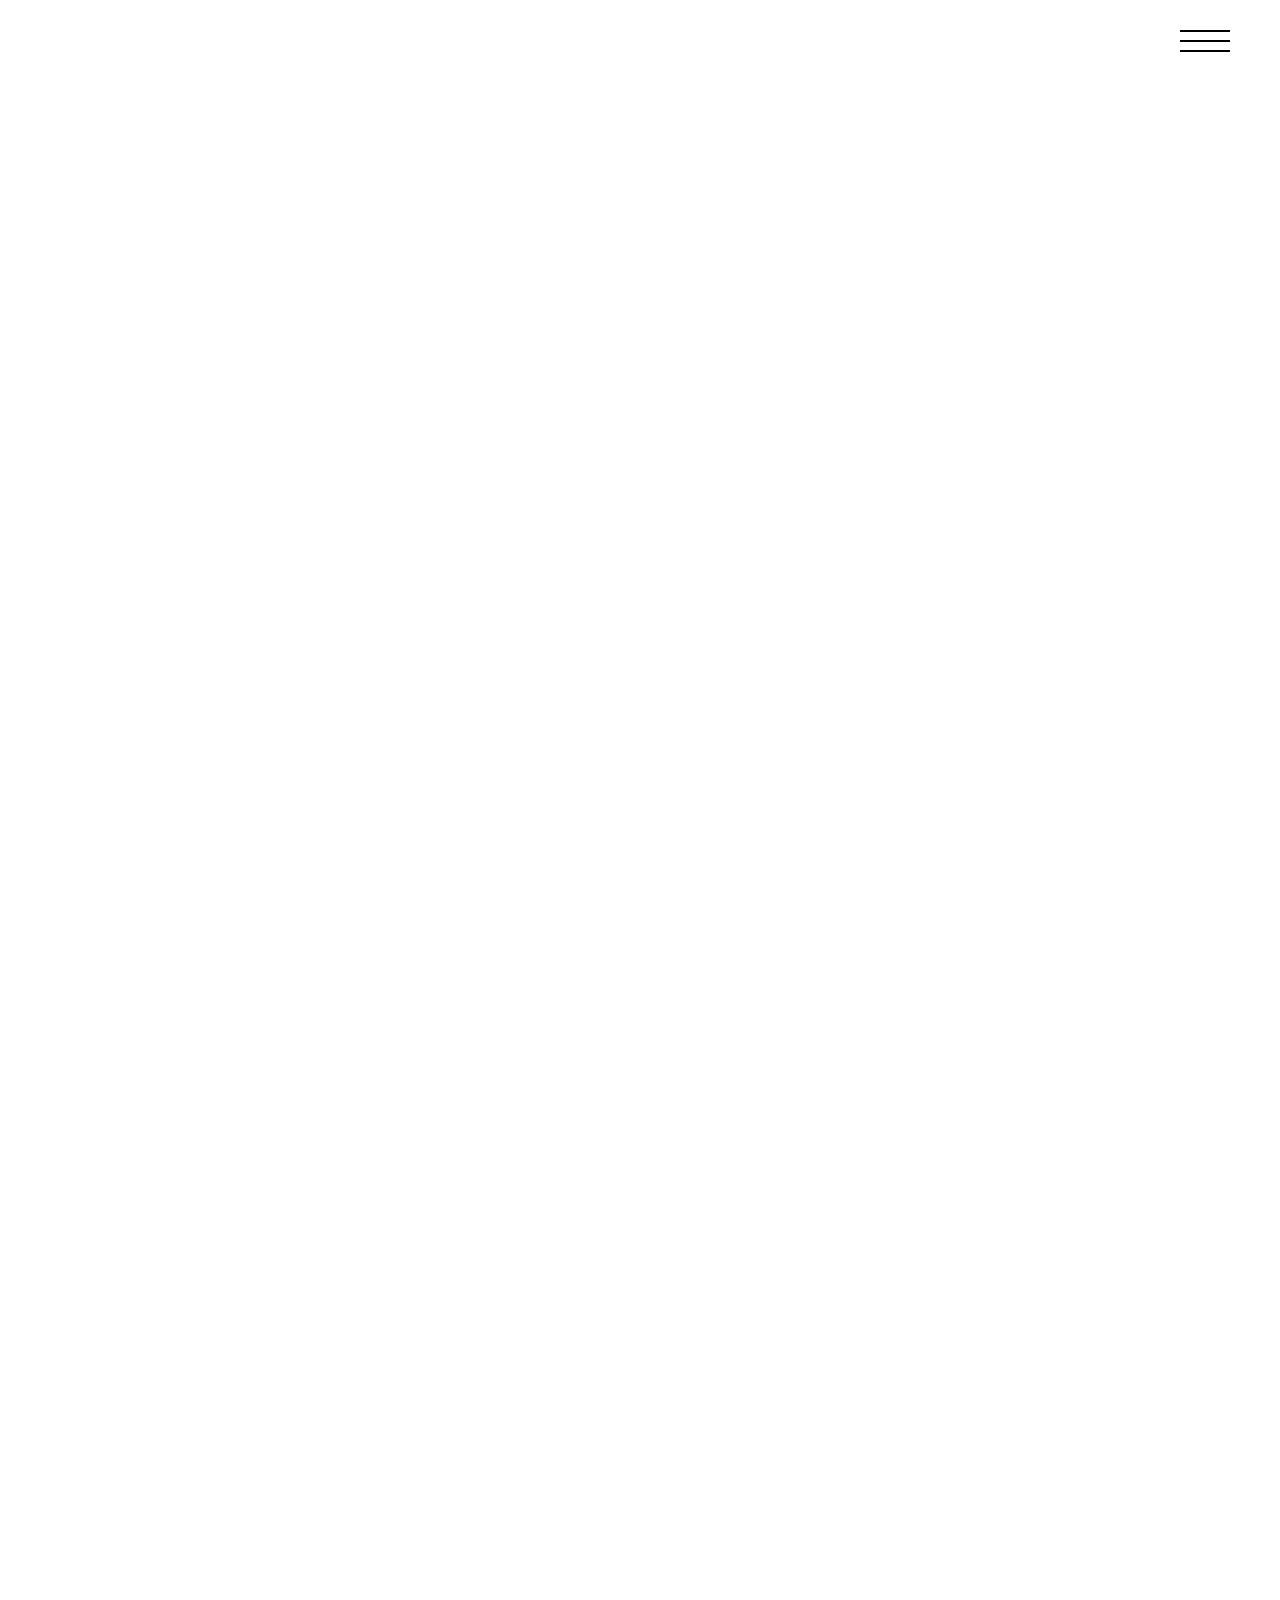
==== index.html @ 104fde53 "Initial commit" ====
<!DOCTYPE html>
<html lang="en">
<head>
    <meta charset="UTF-8">
    <meta name="viewport" content="width=device-width, initial-scale=1.0">
    <title>Document</title>
    <link rel="stylesheet" href="./assets/css/style.css">
    <link rel="stylesheet" href="./assets/css/reset.css">
    <link href="https://use.fontawesome.com/releases/v5.6.1/css/all.css" rel="stylesheet">
    <link rel="stylesheet" href="./assets/js/main.js">
</head>
<body>
    <header class="header">
        <div class="header__container">
            <h1 class="header__logo"><a href="/"></a></h1>
            <button type="button" class="hamburger">
                <span></span>
            </button>
            <nav class="nav">
                <ul class="nav__list">
                    <li class="nav__item"><a href="/">もくじ</a></li>
                    <li class="nav__item"><a href="#">ごあいさつ</a></li>
                    <li class="nav__item"><a href="#">人気な本</a></li>
                    <li class="nav__item"><a href="#">私の日記</a></li>
                    <li class="nav__item"><a href="#">みんなの感想</a></li>
                </ul>
            </nav>
        </div>
        <script src="./assets/js/main.js"></script>
    </header>
   
    <section id="section1">
        <div class="main-video"><video src="./assets/img/sky_video_black.mp4" loop autoplay muted></video></div>
        <div class="content">
            <p>あなたの能力は、今日のあなたの行動によって、開花されるのを待っています</p>
        </div>
    </section>

    <section id="section2">
      <div class="content-weapper">
        <p class="section2__text">
            私は高校3年生の最後の生物の授業で、教師に喜多川泰さんの『手紙屋』を紹介されました。当時の私は、夢もなく、人生に行き詰まったような気持ちで毎日を過ごしていました。その本に興味はなかったものの、タイトルだけはメモしていました。
            <br><br>
            大学生になっても夢を見つけられず、淡々とした日々を送っていたある日、本屋で偶然『手紙屋』を見つけました。思い出したように手に取り、読んでみると、そこには「人生をどう生きるか」についての大切なメッセージが詰まっていました。その本をきっかけに、私は喜多川泰さんの作品を読むようになり、さらに多くの本に触れるようになりました。
            <br><br>
            このWebサイトを作ろうと思ったのは、私と同じように夢や目標を見つけられず悩んでいる人に、喜多川泰さんの本を届けたいと思ったからです。彼の本には、前向きに生きるヒントがたくさん詰まっています。少しでも多くの人にその魅力を知ってもらいたいと思い、このサイトを立ち上げました。
         </p>  
        <img src="./assets/img/tegamiya_book.jpg" alt="手紙屋の本">
             
        </div>
    </section>

    <section id="section3">
        <div class="author-image">
            <img src="./assets/img/kitagawayasushi_photo.webp" alt="喜多川泰の写真">
        </div>
        <div class="author-info"></div>
         <ul>
             <li>名前: 喜多川泰</li>
             <li>生年月日: 1970年5月10日</li>
             <li>代表作:「手紙屋～僕の就職活動を変えた十通の手紙～」</li>
             <li>作風:</li>
               <p>喜多川泰の作風は、人生の気づきや成長を促すストーリーが特徴的である。読みやすい文体で、「成功」「夢」「人生」などの普遍的なテーマを扱い、主人公の出会いや経験を通じて読者に新たな視点を与える。物語は映画のように展開し、自己啓発的な学びを得られる点が魅力的。</p>
             <li>読者層:</li>
                <p>
                    喜多川泰の読者層は、自己成長や人生観に関心のある若者や社会人が中心です。 特に、高校生や大学生など、将来の進路や生き方に悩む人々にとって、彼の作品は新たな視点や気づきを与えてくれます。 また、20代〜30代の社会人にも人気があり、仕事や人生の方向性を模索する中で、物語を通じた学びや勇気を得られる点が魅力とされている。さらに、自己啓発に興味のある読者にも支持されており、「手紙屋」や「君と会えたから…」などの作品は、就職活動や人生の選択に迷う人々に特に共感を呼んでいます。
                </p>
         </ul>
        </div>
    </section>


    <section id="section4">
        <h2 class="section-title">The Best Book</h2>
        <div class="slider-wrapper1">
           <button class="slider-btn prev-btn">←</button>
           <div class="slider-container1">
                <div class="slider">
                       <div class="slide"><img src="./assets/img/sart line.jpg" alt="スタートライン"></div>
                       <div class="slide"><img src="./assets/img/tegamiya_jyukenn.jpg" alt="手紙屋受験"></div>
                       <div class="slide"><img src="./assets/img/life_traver.jpg" alt="ライフトラベラー"></div>
                       <div class="slide"><img src="./assets/img/kimitoaetakara.jpg" alt="君がきたから"></div>
                       <div class="slide"><img src="./assets/img/unnten_sya.jpg" alt="運転者"></div>
                       <div class="slide"><img src="./assets/img/kimitoaetakara.jpg" alt="君と会えたから"></div>
                       <div class="slide"><img src="./assets/img/tegamiya_book.jpg" alt="手紙屋 就活"></div>
                       <div class="slide"><img src="./assets/img/kenjyanosyo.jpg" alt="賢者の書"></div>
                       <div class="slide"><img src="./assets/img/jyoukyou_story.jpg" alt="上京物語"></div>
                       <div class="slide"><img src="./assets/img/time_capuseru.jpg" alt="タイムカプセル"></div>
                </div>
           </div>
           <button class="slider-btn next-btn">→</button>
        </div>
        
    </section>


  <section id="section5">
        <h2 class="slider-title">diary</h2>
        <div class="slider-wrapper2"></div>
        <div class="slider-container2">
            <div class="slider-diary">
                <div class="slide2"><a href="diary1.html"><img src="./assets/img/hana_photo.jpeg" alt="日記1"><p class="slide-text">日記1: 本との出会い</p></a></div>
                <div class="slide2"><a href="diary2.html"><img src="./assets/img/shadow_photo.jpg" alt="日記2"><p class="slide-text">日記2: 読書の変化</p></a></div>
                <div class="slide2"><a href="diary3.html"><img src="./assets/img/2022-11-16_18-47-37_610.jpeg" alt="日記3"><p class="slide-text">日記3: 心に残る言葉</p></a></div>
                <div class="slide2"><a href="diary4.html"><img src="./assets/img/2022-10-08_11-51-46_950 (2022-10-14T16_41_07.632).jpeg" alt="日記4"><p class="slide-text">日記4: 価値観の変化</p></a></div>
                <div class="slide2"><a href="diary5.html"><img src="https://placehold.jp/300x200.png" alt="日記5"><p class="slide-text">日記5: 素晴らしい日々</p></a></div>
                <div class="slide2"><a href="diary6.html"><img src="https://placehold.jp/300x200.png" alt="日記6"><p class="slide-text">日記6: 大切なこと</p></a></div>
                <div class="slide2"><a href="diary7.html"><img src="https://placehold.jp/300x200.png" alt="日記7"><p class="slide-text">日記7:</p></a></div>
                <div class="slide2"><a href="diary8.html"><img src="https://placehold.jp/300x200.png" alt="日記8"><p class="slide-text">日記8:</p></a></div>
                <div class="slide2"><a href="diary9.html"><img src="https://placehold.jp/300x200.png" alt="日記9"><p class="slide-text">日記9:</p></a></div>
                <div class="slide2"><a href="diary10.html"><img src="https://placehold.jp/300x200.png" alt="日記10"><p class="slide-text">日記10:</p></a></div>
                 <!-- 2回目 -->
                <div class="slide2"><a href="diary1.html"><img src="./assets/img/hana_photo.jpeg" alt="日記1"><p class="slide-text">日記1: 本との出会い</p></a></div>
                <div class="slide2"><a href="diary2.html"><img src="./assets/img/shadow_photo.jpg" alt="日記2"><p class="slide-text">日記2: 読書の変化</p></a></div>
                <div class="slide2"><a href="diary3.html"><img src="./assets/img/2022-11-16_18-47-37_610.jpeg" alt="日記3"><p class="slide-text">日記3: 心に残る言葉</p></a></div>
                <div class="slide2"><a href="diary4.html"><img src="./assets/img/2022-10-08_11-51-46_950 (2022-10-14T16_41_07.632).jpeg" alt="日記4"><p class="slide-text">日記4: 価値観の変化</p></a></div>
                <div class="slide2"><a href="diary5.html"><img src="https://placehold.jp/300x200.png" alt="日記5"><p class="slide-text">日記5: 素晴らしい日々</p></a></div>
                <div class="slide2"><a href="diary6.html"><img src="https://placehold.jp/300x200.png" alt="日記6"><p class="slide-text">日記6: 大切なこと</p></a></div>
                <div class="slide2"><a href="diary7.html"><img src="https://placehold.jp/300x200.png" alt="日記7"><p class="slide-text">日記7:</p></a></div>
                <div class="slide2"><a href="diary8.html"><img src="https://placehold.jp/300x200.png" alt="日記8"><p class="slide-text">日記8:</p></a></div>
                <div class="slide2"><a href="diary9.html"><img src="https://placehold.jp/300x200.png" alt="日記9"><p class="slide-text">日記9:</p></a></div>
                <div class="slide2"><a href="diary10.html"><img src="https://placehold.jp/300x200.png" alt="日記10"><p class="slide-text">日記10:</p></a></div>
            </div>
        </div>
        <!-- <div class="view-all-container">
            <span class="arrow">====☞</span>
            <a href="all-diary.html" class="view-all-btn">すべての日記を見る</a>
        </div> -->
 </section>
 <footer>
    <p>さくせいしゃなのかだよ～ん</p>
    <p>つくったひ:めいびー3がつ6か</p>
</body>
</html>
---- assets/css/style.css ----
@charset "UTF-8";

* {
  font-family: sans-serif;
}

/* ヘッダースタイリング */
.header {
  height: 80px;
  background-color: rgba(0, 0, 0, 0);
  position: fixed;
  top: 0;
  left: 0;
  right: 0;
  z-index: 1000;
}

.header__container {
  max-width: 100%;
  display: flex;
  justify-content: space-between;
  align-items: center;
  height: inherit;
  color: #fff;
  padding: 0 50px;
  margin-right: auto;
  margin-left: auto;
}

.header__logo a {
  text-decoration: none;
  font-size: 30px;
  text-transform: uppercase;
  color: #fff;
  font-weight: bold;
}

/* ハンバーガーメニュー */

.hamburger {
  width: 50px;
  height: 80px;
  position: relative;
  appearance: none;
  border: 0;
  padding: 0;
  margin: 0;
  background-color: rgba(0, 0, 0, 0);
  cursor: pointer;
}

.hamburger span,
.hamburger span::before,
.hamburger span::after {
  position: absolute;
  display: block;
  content: "";
  width: 100%;
  height: 2px;
  background-color: black;
  transition: all 0.5s;
}

.hamburger span::before {
  top: 10px;
}

.hamburger span::after {
  bottom: 10px;
}

.hamburger.open span {
  background-color: transparent;
}

.hamburger.open span::before {
  transform: rotate(45deg);
  top: 0;
}

.hamburger.open span::after {
  transform: rotate(-45deg);
  bottom: 0;
}

/* ナビゲーションメニュー */

.nav {
  position: fixed;
  width: 60%;
  height: 100vh;
  top: 80px;
  right: -100%;
  background-color: rgba(0, 0, 0, 0);
  padding: 50px 0;
  transition: all 0.5s;
  border-top: #fff 1px solid;
}

.nav__item a {
  display: block;
  font-size: 20px;
  color: #fff;
  text-decoration: none;
  padding: 20px 0 20px 50px;
  text-transform: uppercase;
}

.nav__item a:hover {
  background-color: #fff;
  color: black;
}

.nav.open {
  right: 0;
}

html,
body {
  margin: 0;
  padding: 0;
  overflow-x: hidden;
  width: 100%;
  height: 100%;
}

#section1 {
  position: relative;
  width: 100vw;
  height: 100vh;
  overflow: hidden;
}

.main-video {
  position: absolute;
  top: 0;
  left: 0;
  width: 100vw;
  height: 100vh;
  overflow: hidden;
}
.main-video video {
  position: absolute;
  top: 0;
  left: 0;
  overflow: hidden;
  width: 100vw;
  min-height: 120vh;
  object-fit: cover;
}
.content {
  position: absolute;
  top: 50%;
  left: 50%;
  transform: translate(-50%, -50%);
  color: white;
  text-align: center;
  z-index: 1;
  padding: 20px;
  border-radius: 10px;
  background: rgba(0, 0, 0, 0);
}
.content p {
  opacity: 0;
  font-size: 20px;
  white-space: nowrap;
  font-family: "Arial", sans-serif;
  transform: translateY(20px);
  animation: fadeInText 1.5s ease-out forwards;
  animation-delay: 1s;
}
@keyframes fadeInText {
  from {
    opacity: 0;
    transform: translateY(20px);
  }
  to {
    opacity: 1;
    transform: translateY(0);
  }
}

#section2 {
  display: flex;
  align-items: center;
  justify-content: center;
  padding: 40px;
  background-color: white;
}
.section2__text {
  margin-right: 100px;
}

.content-weapper {
  display: flex;
  max-width: 1000px;
  width: 90%;
  gap: 20px;
  align-items: center;
}
.content-weapper img {
  width: 30%;
  max-width: 250px;
  height: auto;
  border-radius: 10px;
  box-shadow: 2px 2px 10px rgba(0, 0, 0, 0.1);
}
.content-weapper p {
  width: 70%;
  font-size: 16px;
  line-height: 1.8;
  color: #333;
}

#section3 {
  display: flex;
  flex-direction: row;
  flex-wrap: nowrap;
  align-items: center;
  justify-content: center;
  width: 100vw;
  height: auto;
  background-color: white;
  padding: 40px;
  padding-left: 70px;
  gap: 10px;
}

.author-image {
  width: 100%;
  max-width: 400px;
  height: 60vh;
  display: flex;
  justify-content: flex-end;
  align-items: center;
  margin-left: auto;
  gap: 5px;
}

.author-image img {
  width: 100%; /* 画像をエリア内に収める */
  max-width: 400px; /* 画像の最大幅を指定 */
  height: auto;
  border-radius: 10px; /* 角を少し丸める（好みに応じて調整） */
}

.author-info {
  width: 30%;
  max-width: 600px;
  margin-left: 30px;
}

.section4{
  position: relative;
  width: 80%;
  margin: 0 auto;
  overflow: hidden;
  border-radius: 20px;
  background-color: #828CA3;
  padding-bottom: 50px;
}
.section-title{
  color: #BF797B;
  background-color: #828CA3;
  text-align: center;
  font-size: 40px;
}

.slider{
  display: flex;
  gap: 10px;
  transition: transform 0.5s easy-in-out;
  background-color: #828CA3;
  padding: 50px;
}
.slide {
  flex: 0 0 200px; /* 画像サイズの統一 */
  height: 300px; /* 長方形にする */
  overflow: hidden;
  border-radius: 10px;
  margin: auto 7%;
}
.slide img {
  width: 100%;
  height: 100%;
  object-fit: cover; /* 画像を縦横比を崩さずフィット */
}
.slider-btn {
  position: absolute;
  top: 30%;
  transform: translateY(-50%);
  background: rgba(255, 255, 255, 0.8);
  border: none;
  padding: 10px;
  cursor: pointer;
  font-size: 1.5rem;
  border-radius: 50%;
  transition: background-color 0.3s ease;
}

.prev-btn { left: -40px; }
.next-btn { right: -40px; }

.slider-btn:hover {
  background: rgba(255, 255, 255, 1);
}

.view-all-container {
  text-align: center;
  padding-top: 30px;
  background-color: #828CA3;
}




#section5{
  display: flex;
  flex-direction: column;
  align-items: center;
  justify-content: center;
  text-align: center;
  padding: 20px;
  background-color: #828CA3; /* 背景色を統一 */
  width: 100%; /* セクション全体をカバー */
  overflow: hidden;
}
.slider-title{
  color: #BF797B;
  background-color: #828CA3;
  text-align: center;
  font-size: 40px;
  padding: 10px 0;
  width: 100%;
}
.slider-container2 {
  width: 100%;
  overflow: hidden;
  position: relative;
}
.slider-diary {
  display: flex;
  gap: 20px; /* スライドの間隔 */
  width: 200%; /* 2倍の長さにする（無限ループを作るため） */
  animation: slideLoop 30s linear infinite; /* 30秒でスライド */
  padding: 50px;
}
.slide2 {
  flex: 0 0 200px; /* 画像サイズの統一 */
  width: 250px;
  max-height: 300px; /* 長方形にする */
  overflow: hidden;
  border-radius: 10px;
  overflow: hidden;
  position: relative;
}
.slide2 img {
  width: 100%;
  height: auto;
  display: block;
  border-radius: 10px; /* 画像にも角丸を適用 */
  object-fit: cover;
  transition: filter 0.3s ease;
}
.slide2:hover img {
  filter: brightness(25%);
}
/* オーバーレイ（最初は非表示） */
.overlay {
  position: absolute;
  top: 0;
  left: 0;
  width: 100%;
  height: 100%;
  background: rgba(70, 93, 170, 0.5); /* 半透明の黒 */
  display: flex;
  justify-content: center;
  align-items: center;
  text-align: center;
  color: white;
  font-size: 16px;
  font-weight: bold;
  opacity: 0; /* 初期状態は非表示 */
  transition: opacity 0.3s ease;
}

/* ホバー時にオーバーレイを表示 */
.slide2:hover .overlay {
  opacity: 1;
}
@keyframes slideLoop {
  0% { transform: translateX(0); }
  100% { transform: translateX(-50%); }
}

.footer {
  background-color: #f8f9fa; /* 背景色（薄いグレー） */
  color: #333; /* 文字色（濃いグレー） */
  text-align: center; /* 文字を中央寄せ */
  padding: 15px; /* 余白 */
  font-size: 14px; /* 文字サイズ */
}

.footer p {
  margin: 5px 0;
}
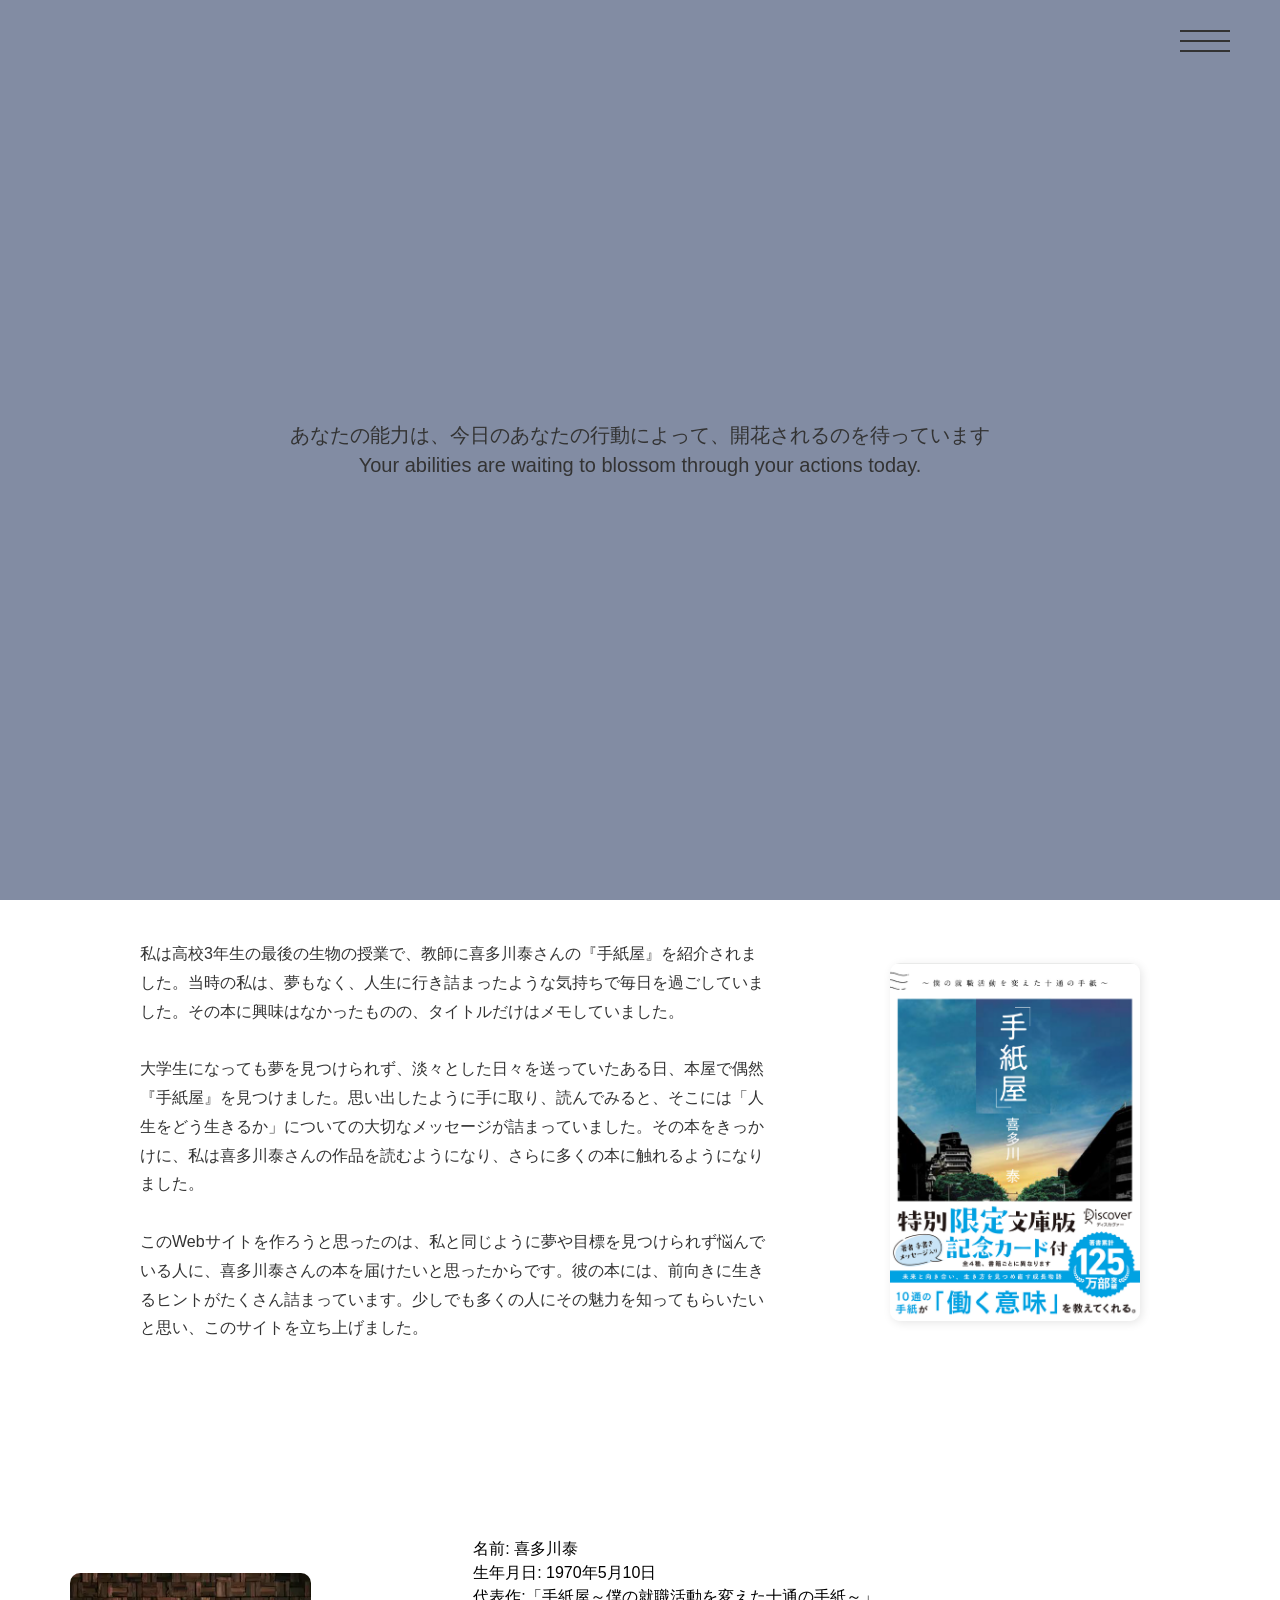
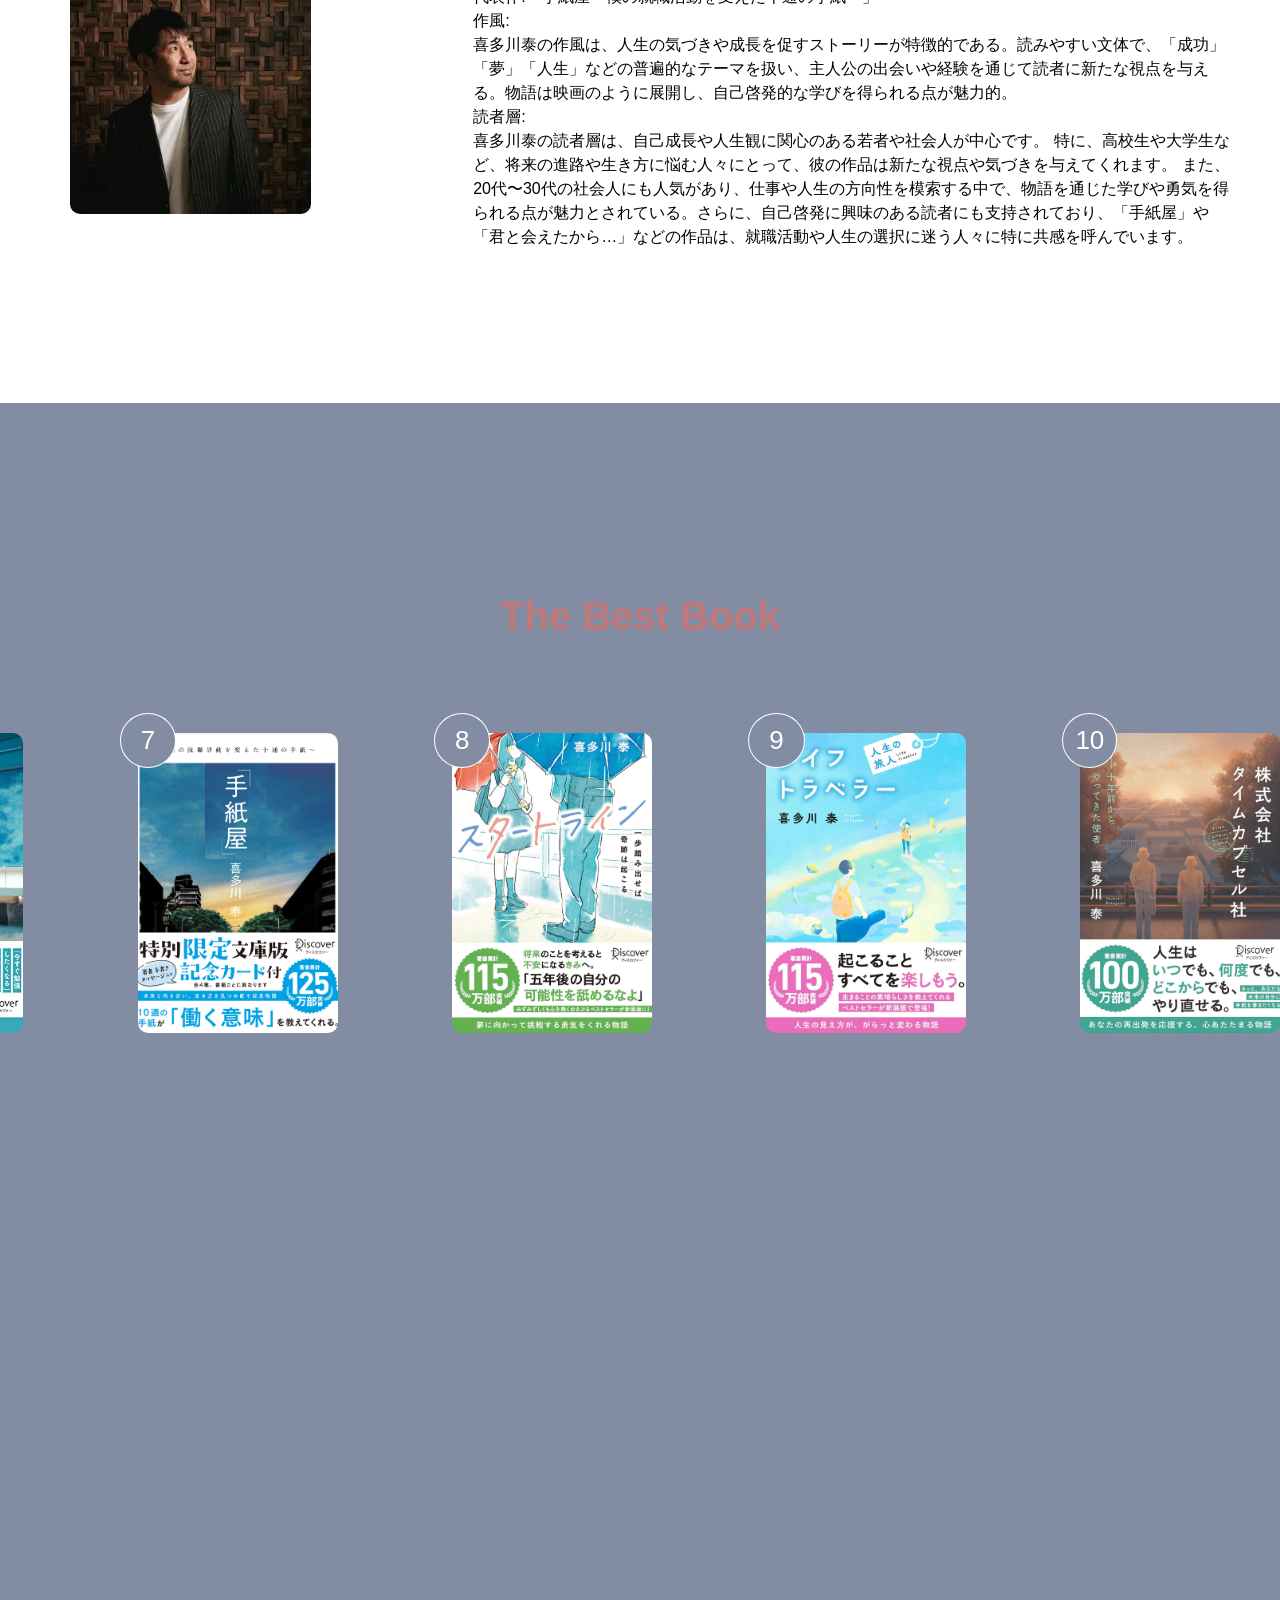
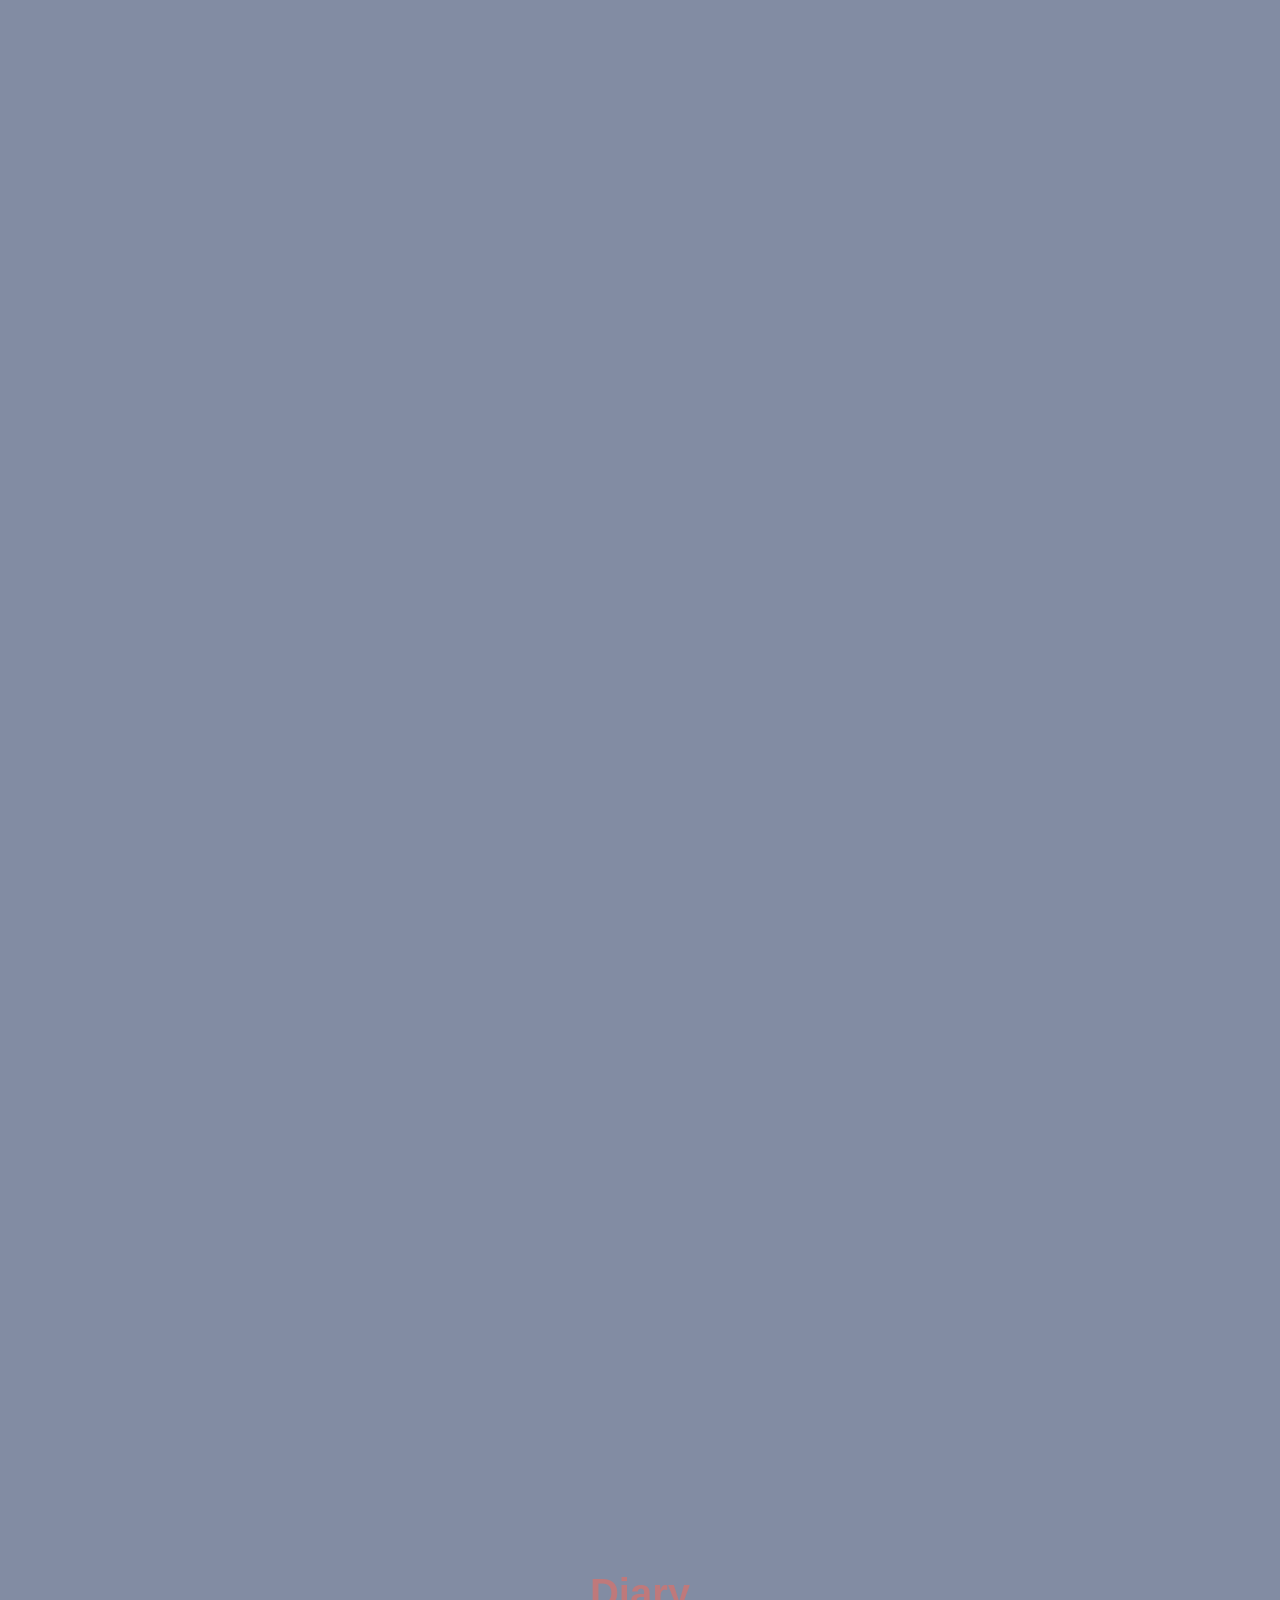
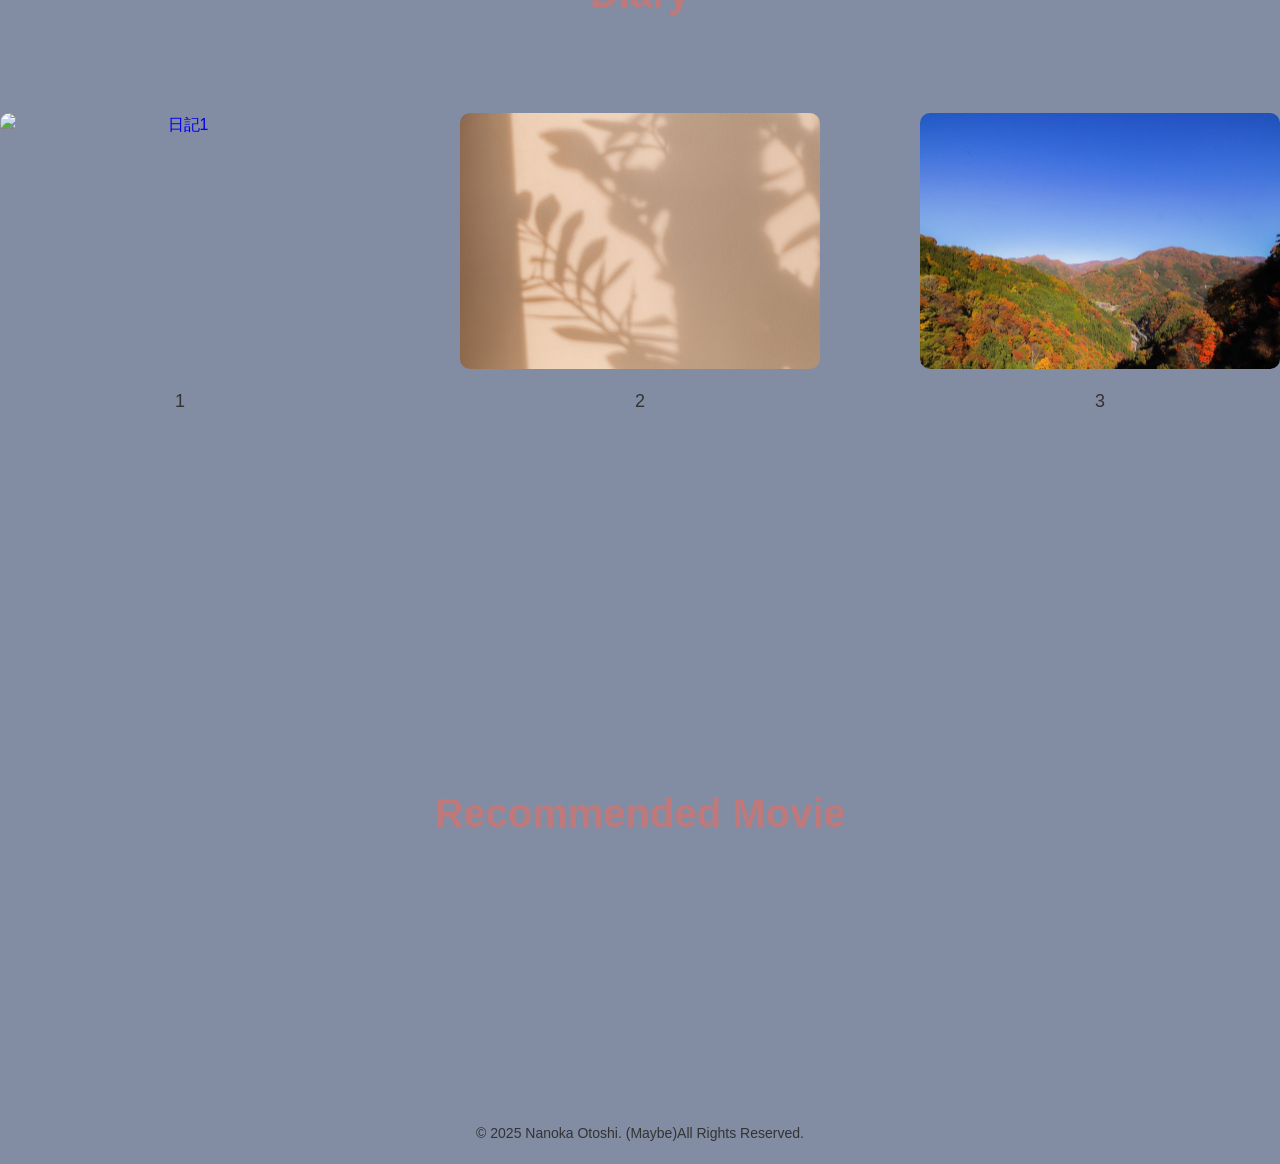
==== commit 316d9c89: "save" ====
--- a/index.html
+++ b/index.html
@@ -18,21 +18,22 @@
             </button>
             <nav class="nav">
                 <ul class="nav__list">
-                    <li class="nav__item"><a href="/">もくじ</a></li>
-                    <li class="nav__item"><a href="#">ごあいさつ</a></li>
-                    <li class="nav__item"><a href="#">人気な本</a></li>
-                    <li class="nav__item"><a href="#">私の日記</a></li>
-                    <li class="nav__item"><a href="#">みんなの感想</a></li>
+                    <li class="nav__item"><a href="#section1">Greating</a></li>
+                    <li class="nav__item"><a href="#section2">Turning Point</a></li>
+                    <li class="nav__item"><a href="#section4">The Best Book</a></li>
+                    <li class="nav__item"><a href="#section5">diary</a></li>
+                    <li class="nav__item"><a href="#section6">Recommended Movie</a></li>
                 </ul>
             </nav>
         </div>
-        <script src="./assets/js/main.js"></script>
+        <script src="./assets/js/main.js" defer></script>
     </header>
    
     <section id="section1">
         <div class="main-video"><video src="./assets/img/sky_video_black.mp4" loop autoplay muted></video></div>
-        <div class="content">
-            <p>あなたの能力は、今日のあなたの行動によって、開花されるのを待っています</p>
+        <div class="content" >
+            <p class="text1">あなたの能力は、今日のあなたの行動によって、開花されるのを待っています</p>
+            <p class="text1">Your abilities are waiting to blossom through your actions today.</p>
         </div>
     </section>
 
@@ -71,55 +72,91 @@
 
 
     <section id="section4">
-        <h2 class="section-title">The Best Book</h2>
-        <div class="slider-wrapper1">
-           <button class="slider-btn prev-btn">←</button>
-           <div class="slider-container1">
-                <div class="slider">
-                       <div class="slide"><img src="./assets/img/sart line.jpg" alt="スタートライン"></div>
-                       <div class="slide"><img src="./assets/img/tegamiya_jyukenn.jpg" alt="手紙屋受験"></div>
-                       <div class="slide"><img src="./assets/img/life_traver.jpg" alt="ライフトラベラー"></div>
-                       <div class="slide"><img src="./assets/img/kimitoaetakara.jpg" alt="君がきたから"></div>
-                       <div class="slide"><img src="./assets/img/unnten_sya.jpg" alt="運転者"></div>
-                       <div class="slide"><img src="./assets/img/kimitoaetakara.jpg" alt="君と会えたから"></div>
-                       <div class="slide"><img src="./assets/img/tegamiya_book.jpg" alt="手紙屋 就活"></div>
-                       <div class="slide"><img src="./assets/img/kenjyanosyo.jpg" alt="賢者の書"></div>
-                       <div class="slide"><img src="./assets/img/jyoukyou_story.jpg" alt="上京物語"></div>
-                       <div class="slide"><img src="./assets/img/time_capuseru.jpg" alt="タイムカプセル"></div>
-                </div>
-           </div>
-           <button class="slider-btn next-btn">→</button>
+        <div class="horizontal_scroll">
+            <article class="sticky">
+                <h2 class="section-title">The Best Book</h2>
+
+                    <div class="scroller">
+                        <!-- <button class="slider-btn prev-btn">←</button> -->
+                            <div class="slider-container1">
+                                <div class="slider">
+                                    <div class="slide">
+                                        <span class="ranking-single">1</span>
+                                        <img src="./assets/img/unnten_sya.jpg" alt="運転者">
+                                    </div>
+                                    <div class="slide">
+                                        <span class="ranking-single">2</span>
+                                        <img src="./assets/img/kimitoaetakara.jpg" alt="キミと会えたから">
+                                    </div>
+                                    <div class="slide">
+                                        <span class="ranking-single">3</span>
+                                        <img src="./assets/img/jyoukyou_story.jpg" alt="上京物語">
+                                    </div>
+                                    <div class="slide">
+                                        <span class="ranking-single">4</span>
+                                        <img src="./assets/img/kimigakitabasyo.jpg" alt="君がきた場所">
+                                    </div>
+                                    <div class="slide">
+                                        <span class="ranking-single">5</span>
+                                        <img src="./assets/img/kenjyanosyo.jpg" alt="賢者の書">
+                                    </div>
+                                    <div class="slide">
+                                        <span class="ranking-single">6</span>
+                                        <img src="./assets/img/tegamiya_jyukenn.jpg" alt="手紙屋 受験">
+                                    </div>
+                                    <div class="slide">
+                                        <span class="ranking-single">7</span>
+                                        <img src="./assets/img/tegamiya_book.jpg" alt="手紙屋 就活">
+                                    </div>
+                                    <div class="slide">
+                                        <span class="ranking-single">8</span>
+                                        <img src="./assets/img/sart line.jpg" alt="スタートライン">
+                                    </div>
+                                    <div class="slide">
+                                        <span class="ranking-single">9</span>
+                                        <img src="./assets/img/life_traver.jpg" alt="ライフトラベラー">
+                                    </div>
+                                    <div class="slide">
+                                        <span class="ranking-double">10</span>
+                                        <img src="./assets/img/time_capuseru.jpg" alt="タイムカプセル">
+                                    </div>
+                                </div>
+                            </div>
+                        <!-- <button class="slider-btn next-btn">→</button> -->
+                    </div>
+                
+            </article>
         </div>
         
     </section>
 
 
   <section id="section5">
-        <h2 class="slider-title">diary</h2>
+        <h2 class="slider-title">Diary</h2>
         <div class="slider-wrapper2"></div>
         <div class="slider-container2">
             <div class="slider-diary">
-                <div class="slide2"><a href="diary1.html"><img src="./assets/img/hana_photo.jpeg" alt="日記1"><p class="slide-text">日記1: 本との出会い</p></a></div>
-                <div class="slide2"><a href="diary2.html"><img src="./assets/img/shadow_photo.jpg" alt="日記2"><p class="slide-text">日記2: 読書の変化</p></a></div>
-                <div class="slide2"><a href="diary3.html"><img src="./assets/img/2022-11-16_18-47-37_610.jpeg" alt="日記3"><p class="slide-text">日記3: 心に残る言葉</p></a></div>
-                <div class="slide2"><a href="diary4.html"><img src="./assets/img/2022-10-08_11-51-46_950 (2022-10-14T16_41_07.632).jpeg" alt="日記4"><p class="slide-text">日記4: 価値観の変化</p></a></div>
-                <div class="slide2"><a href="diary5.html"><img src="https://placehold.jp/300x200.png" alt="日記5"><p class="slide-text">日記5: 素晴らしい日々</p></a></div>
-                <div class="slide2"><a href="diary6.html"><img src="https://placehold.jp/300x200.png" alt="日記6"><p class="slide-text">日記6: 大切なこと</p></a></div>
-                <div class="slide2"><a href="diary7.html"><img src="https://placehold.jp/300x200.png" alt="日記7"><p class="slide-text">日記7:</p></a></div>
-                <div class="slide2"><a href="diary8.html"><img src="https://placehold.jp/300x200.png" alt="日記8"><p class="slide-text">日記8:</p></a></div>
-                <div class="slide2"><a href="diary9.html"><img src="https://placehold.jp/300x200.png" alt="日記9"><p class="slide-text">日記9:</p></a></div>
-                <div class="slide2"><a href="diary10.html"><img src="https://placehold.jp/300x200.png" alt="日記10"><p class="slide-text">日記10:</p></a></div>
+                <div class="slide2"><a href="diary1.html"><img class=dairy-a src="./assets/img/hana_photo.jpeg" alt="日記1"><p class="slide-text">1</p></a></div>
+                <div class="slide2"><a href="diary2.html"><img class=dairy-a src="./assets/img/shadow_photo.jpg" alt="日記2"><p class="slide-text">2</p></a></div>
+                <div class="slide2"><a href="diary3.html"><img class=dairy-a src="./assets/img/2022-11-16_18-47-37_610.jpeg" alt="日記3"><p class="slide-text">3</p></a></div>
+                <div class="slide2"><a href="diary4.html"><img class=dairy-a src="./assets/img/2022-10-08_11-51-46_950 (2022-10-14T16_41_07.632).jpeg" alt="日記4"><p class="slide-text">4</p></a></div>
+                <div class="slide2"><a href="diary5.html"><img class=dairy-a src="./assets/img/latte_art.jpg" alt="日記5"><p class="slide-text">5</p></a></div>
+                <div class="slide2"><a href="diary6.html"><img class=dairy-a src="./assets/img/morning_sky.jpg" alt="日記6"><p class="slide-text">6</p></a></div>
+                <div class="slide2"><a href="diary7.html"><img class=dairy-a src="./assets/img/pepar_airplain.jpg" alt="日記7"><p class="slide-text">7</p></a></div>
+                <div class="slide2"><a href="diary8.html"><img class=dairy-a src="./assets/img/holding_flower.jpg" alt="日記8"><p class="slide-text">8</p></a></div>
+                <div class="slide2"><a href="diary9.html"><img class=dairy-a src="./assets/img/street_photo.jpg" alt="日記9"><p class="slide-text">9</p></a></div>
+                <div class="slide2"><a href="diary10.html"><img class=dairy-a src="./assets/img/final_photo.jpg" alt="日記10"><p class="slide-text">10</p></a></div>
                  <!-- 2回目 -->
-                <div class="slide2"><a href="diary1.html"><img src="./assets/img/hana_photo.jpeg" alt="日記1"><p class="slide-text">日記1: 本との出会い</p></a></div>
-                <div class="slide2"><a href="diary2.html"><img src="./assets/img/shadow_photo.jpg" alt="日記2"><p class="slide-text">日記2: 読書の変化</p></a></div>
-                <div class="slide2"><a href="diary3.html"><img src="./assets/img/2022-11-16_18-47-37_610.jpeg" alt="日記3"><p class="slide-text">日記3: 心に残る言葉</p></a></div>
-                <div class="slide2"><a href="diary4.html"><img src="./assets/img/2022-10-08_11-51-46_950 (2022-10-14T16_41_07.632).jpeg" alt="日記4"><p class="slide-text">日記4: 価値観の変化</p></a></div>
-                <div class="slide2"><a href="diary5.html"><img src="https://placehold.jp/300x200.png" alt="日記5"><p class="slide-text">日記5: 素晴らしい日々</p></a></div>
-                <div class="slide2"><a href="diary6.html"><img src="https://placehold.jp/300x200.png" alt="日記6"><p class="slide-text">日記6: 大切なこと</p></a></div>
-                <div class="slide2"><a href="diary7.html"><img src="https://placehold.jp/300x200.png" alt="日記7"><p class="slide-text">日記7:</p></a></div>
-                <div class="slide2"><a href="diary8.html"><img src="https://placehold.jp/300x200.png" alt="日記8"><p class="slide-text">日記8:</p></a></div>
-                <div class="slide2"><a href="diary9.html"><img src="https://placehold.jp/300x200.png" alt="日記9"><p class="slide-text">日記9:</p></a></div>
-                <div class="slide2"><a href="diary10.html"><img src="https://placehold.jp/300x200.png" alt="日記10"><p class="slide-text">日記10:</p></a></div>
+                <div class="slide2"><a href="diary1.html"><img class=dairy-a src="./assets/img/hana_photo.jpeg" alt="日記1"><p class="slide-text">1</p></a></div>
+                <div class="slide2"><a href="diary2.html"><img class=dairy-a src="./assets/img/shadow_photo.jpg" alt="日記2"><p class="slide-text">2</p></a></div>
+                <div class="slide2"><a href="diary3.html"><img class=dairy-a src="./assets/img/2022-11-16_18-47-37_610.jpeg" alt="日記3"><p class="slide-text">3</p></a></div>
+                <div class="slide2"><a href="diary4.html"><img class=dairy-a src="./assets/img/2022-10-08_11-51-46_950 (2022-10-14T16_41_07.632).jpeg" alt="日記4"><p class="slide-text">4</p></a></div>
+                <div class="slide2"><a href="diary5.html"><img class=dairy-a src="./assets/img/latte_art.jpg" alt="日記5"><p class="slide-text">5</p></a></div>
+                <div class="slide2"><a href="diary6.html"><img class=dairy-a src="./assets/img/morning_sky.jpg" alt="日記6"><p class="slide-text">6</p></a></div>
+                <div class="slide2"><a href="diary7.html"><img class=dairy-a src="./assets/img/pepar_airplain.jpg" alt="日記7"><p class="slide-text">7</p></a></div>
+                <div class="slide2"><a href="diary8.html"><img class=dairy-a src="./assets/img/holding_flower.jpg" alt="日記8"><p class="slide-text">8</p></a></div>
+                <div class="slide2"><a href="diary9.html"><img class=dairy-a src="./assets/img/street_photo.jpg" alt="日記9"><p class="slide-text">9</p></a></div>
+                <div class="slide2"><a href="diary10.html"><img class=dairy-a src="./assets/img/final_photo.jpg" alt="日記10"><p class="slide-text">10</p></a></div>
             </div>
         </div>
         <!-- <div class="view-all-container">
@@ -127,8 +164,17 @@
             <a href="all-diary.html" class="view-all-btn">すべての日記を見る</a>
         </div> -->
  </section>
+ <section id="section6">
+    <h2 class="section6-title">Recommended Movie</h2>
+    <div class="video-container">
+             <iframe width="560" height="315" src="https://www.youtube.com/embed/AIj01dT_o5o?si=48BG02uzJy6U4a65" title="YouTube video player" frameborder="0" allow="accelerometer; autoplay; clipboard-write; encrypted-media; gyroscope; picture-in-picture; web-share" referrerpolicy="strict-origin-when-cross-origin" allowfullscreen></iframe>
+            <iframe width="560" height="315" src="https://www.youtube.com/embed/BVdgxl4cX9Q?si=MrsJ3nOTbB0t1zqW" title="YouTube video player" frameborder="0" allow="accelerometer; autoplay; clipboard-write; encrypted-media; gyroscope; picture-in-picture; web-share" referrerpolicy="strict-origin-when-cross-origin" allowfullscreen></iframe>
+    </div>
+ </section>
+
  <footer>
-    <p>さくせいしゃなのかだよ～ん</p>
-    <p>つくったひ:めいびー3がつ6か</p>
+    <p>© 2025 Nanoka Otoshi. (Maybe)All Rights Reserved.</p>
+
+</footer>
 </body>
 </html>
--- a/assets/css/style.css
+++ b/assets/css/style.css
@@ -57,7 +57,7 @@
   content: "";
   width: 100%;
   height: 2px;
-  background-color: black;
+  background-color: #333;
   transition: all 0.5s;
 }
 
@@ -91,24 +91,25 @@
   height: 100vh;
   top: 80px;
   right: -100%;
-  background-color: rgba(0, 0, 0, 0);
+  /* background-color: rgba(0, 0, 0, 0); */
+  background: rgba(130, 140, 163, 0.4); /* さらに柔らかい透明感 */
+  backdrop-filter: blur(5px); /* 背景をぼかしてガラス風に */
   padding: 50px 0;
   transition: all 0.5s;
-  border-top: #fff 1px solid;
+  /* border-top: #fff 1px solid; */
 }
 
 .nav__item a {
   display: block;
   font-size: 20px;
-  color: #fff;
+  color: #BF797B;
   text-decoration: none;
   padding: 20px 0 20px 50px;
   text-transform: uppercase;
 }
 
 .nav__item a:hover {
-  background-color: #fff;
-  color: black;
+  background-color: #333;
 }
 
 .nav.open {
@@ -136,7 +137,7 @@
   top: 0;
   left: 0;
   width: 100vw;
-  height: 100vh;
+  height: 150vh;
   overflow: hidden;
 }
 .main-video video {
@@ -145,22 +146,23 @@
   left: 0;
   overflow: hidden;
   width: 100vw;
-  min-height: 120vh;
+  min-height: 100vh;
   object-fit: cover;
 }
 .content {
   position: absolute;
+  overflow: auto;
   top: 50%;
   left: 50%;
   transform: translate(-50%, -50%);
-  color: white;
+  color: #333;
   text-align: center;
   z-index: 1;
   padding: 20px;
   border-radius: 10px;
   background: rgba(0, 0, 0, 0);
 }
-.content p {
+.text1 {
   opacity: 0;
   font-size: 20px;
   white-space: nowrap;
@@ -169,6 +171,8 @@
   animation: fadeInText 1.5s ease-out forwards;
   animation-delay: 1s;
 }
+
+
 @keyframes fadeInText {
   from {
     opacity: 0;
@@ -180,6 +184,7 @@
   }
 }
 
+
 #section2 {
   display: flex;
   align-items: center;
@@ -250,14 +255,67 @@
   margin-left: 30px;
 }
 
-.section4{
-  position: relative;
-  width: 80%;
-  margin: 0 auto;
+
+
+/* 縦スクロールで横スクロールを実現 */
+body {
+  height: 200vh; /* スクロールできるように */
+  margin: 0;
+  overflow-x: clip;
+  background-color: #828CA3;
+  background-attachment: fixed;
+}
+ .section4{
+  position: sticky;
+  top: 30px;
+  /* width: 80%; */
+  width: 100vw;
+  height: 80px;
+  margin: 50px auto;
+  border-radius: 20px;
+  background-color: #828CA3;
+  padding-bottom: 50px;
+  scrollbar-width: none; /* スクロールバーを非表示（Firefox用） */
+} 
+article:not(.sticky) {
+  display: flex;
+  flex-direction: column;
+  justify-content: center;
+  height: 100vh;
+  background-color: whitesmoke;
+}
+.horizontal_scroll{
+  --sticky-container-height:100vh;
+  height: var(--sticky-container-height);
+  min-height: 100vh;
+  box-sizing: border-box;
+}
+.horizontal_scroll .sticky {
+  position: sticky;
+  top: 0;
+  display: flex;
+  flex-direction: column;
+  justify-content: center;
+  min-height: 100vh;
+}
+.horizontal_scroll .scroller{
+  display: flex;
+  overflow: auto;
+}
+.horizontal_scroll .scroller.nobar{
   overflow: hidden;
-  border-radius: 20px;
-  background-color: #828CA3;
-  padding-bottom: 50px;
+}
+.horizontal_scroll .scroller > * {
+  flex-basis: 66%;
+  flex-shrink: 0;
+  aspect-ratio: 16/9;
+  display: flex;
+  justify-content: center;
+  align-items: center;
+  /* background-color: black; */
+}
+.horizontal_scroll .scroller>*:not(:first-child){
+  margin-left:1%
 }
 .section-title{
   color: #BF797B;
@@ -265,25 +323,53 @@
   text-align: center;
   font-size: 40px;
 }
-
+/* スライダー全体 */
+ /* .slider-container1 {
+  background-color: #828CA3;
+ }   */
 .slider{
   display: flex;
   gap: 10px;
   transition: transform 0.5s easy-in-out;
+  will-change: transform;
   background-color: #828CA3;
   padding: 50px;
 }
 .slide {
+  position: relative;
   flex: 0 0 200px; /* 画像サイズの統一 */
   height: 300px; /* 長方形にする */
-  overflow: hidden;
-  border-radius: 10px;
+  overflow: visible;
+  /* border-radius: 10px; */
   margin: auto 7%;
+}
+.slide .ranking-single{
+  position: absolute;
+  font-size: 26px;
+  color: white;
+  background-color: #828CA3;
+  border: 1px solid white;
+  padding: 7px 20px;
+  border-radius: 50%;
+  top: -20px;
+  left: -18px;
+}
+.slide .ranking-double{
+  position: absolute;
+  font-size: 26px;
+  color: white;
+  background-color: #828CA3;
+  border: 1px solid white;
+  padding: 7px 12px;
+  border-radius: 50%;
+  top: -20px;
+  left: -18px;
 }
 .slide img {
   width: 100%;
   height: 100%;
   object-fit: cover; /* 画像を縦横比を崩さずフィット */
+  border-radius: 10px;
 }
 .slider-btn {
   position: absolute;
@@ -298,8 +384,8 @@
   transition: background-color 0.3s ease;
 }
 
-.prev-btn { left: -40px; }
-.next-btn { right: -40px; }
+/* .prev-btn { left: -60px; } */
+.next-btn { right: -60px; }
 
 .slider-btn:hover {
   background: rgba(255, 255, 255, 1);
@@ -312,15 +398,13 @@
 }
 
 
-
-
 #section5{
   display: flex;
   flex-direction: column;
   align-items: center;
   justify-content: center;
   text-align: center;
-  padding: 20px;
+  /* padding: 20px; */
   background-color: #828CA3; /* 背景色を統一 */
   width: 100%; /* セクション全体をカバー */
   overflow: hidden;
@@ -334,33 +418,36 @@
   width: 100%;
 }
 .slider-container2 {
-  width: 100%;
+  width: 100%; 
   overflow: hidden;
   position: relative;
 }
 .slider-diary {
   display: flex;
-  gap: 20px; /* スライドの間隔 */
-  width: 200%; /* 2倍の長さにする（無限ループを作るため） */
-  animation: slideLoop 30s linear infinite; /* 30秒でスライド */
-  padding: 50px;
+  gap: 100px; /* スライドの間隔 */
+  width: calc(360px * 20); /* 画像が20個あるので、その分の幅を確保 */
+  animation: slideLoop 160s linear infinite;
+  padding-top: 80px;
+  padding-bottom: 100px;
+  background-color: #828CA3;
+  height: 80vh;
 }
 .slide2 {
-  flex: 0 0 200px; /* 画像サイズの統一 */
-  width: 250px;
-  max-height: 300px; /* 長方形にする */
-  overflow: hidden;
+  flex: 0 0 360px; 
+  width: 10%;
+  height: 500px;
+  max-height: 320px; /* 長方形にする */
   border-radius: 10px;
-  overflow: hidden;
   position: relative;
 }
 .slide2 img {
   width: 100%;
-  height: auto;
+  height: 80%;
   display: block;
   border-radius: 10px; /* 画像にも角丸を適用 */
   object-fit: cover;
   transition: filter 0.3s ease;
+  /* padding-bottom: ; */
 }
 .slide2:hover img {
   filter: brightness(25%);
@@ -368,7 +455,7 @@
 /* オーバーレイ（最初は非表示） */
 .overlay {
   position: absolute;
-  top: 0;
+  top: 20%;
   left: 0;
   width: 100%;
   height: 100%;
@@ -388,19 +475,77 @@
 .slide2:hover .overlay {
   opacity: 1;
 }
+/* テキスト（常に表示） */
+.slide-text {
+  width: 100%;
+  height: 20%; /* 画像の下に配置 */
+  text-align: center;
+  font-size: 18px;
+  display: flex;
+  align-items: center;
+  justify-content: center;
+  color: #333;
+  bottom: 0; /* 画像の下部に配置 */
+  left: 0;  
+  
+}
+
+.slider-diary a{
+  text-decoration-color: transparent;
+  text-decoration-line: none;
+}
+
 @keyframes slideLoop {
   0% { transform: translateX(0); }
-  100% { transform: translateX(-50%); }
-}
-
-.footer {
-  background-color: #f8f9fa; /* 背景色（薄いグレー） */
-  color: #333; /* 文字色（濃いグレー） */
+  100% { transform: translateX(-100%); }
+  
+}
+
+#section6{
+  display: flex;
+  flex-direction: column;
+  align-items: center;
+  gap: 30px;
+  padding: 20px 0;
+}
+.section6-title{
+  color: #BF797B;
+  background-color: #828CA3;
+  text-align: center;
+  font-size: 40px;
+  padding: 10px 0;
+  width: 100%;
+}
+.video-container {
+  display: flex;
+  justify-content: center; /* 動画を中央揃え */
+  gap: 50px; /* 動画間のスペース */
+  width: 100%;
+  height: auto;
+  /* transition: transform 0.3s ease, box-shadow 0.3s ease; */
+}
+/* .video-container:hover {
+  transform: scale(1.1);
+  box-shadow: 0 0.1px  rgba(0, 0, 0, 0.1);
+} */
+.video-container iframe{
+  width: 300px;
+  height: 200px;
+  transition: transform 0.3s ease, box-shadow 0.3s ease;
+}
+.video-container iframe:hover {
+  transform: scale(1.1);
+  box-shadow: 0 0.1px rgba(0, 0, 0, 0.1);
+}
+
+footer {
+  background-color:#828CA3; /* 背景色（薄いグレー） */
+  color:#333 ;
   text-align: center; /* 文字を中央寄せ */
   padding: 15px; /* 余白 */
   font-size: 14px; /* 文字サイズ */
 }
 
-.footer p {
+footer p {
   margin: 5px 0;
 }
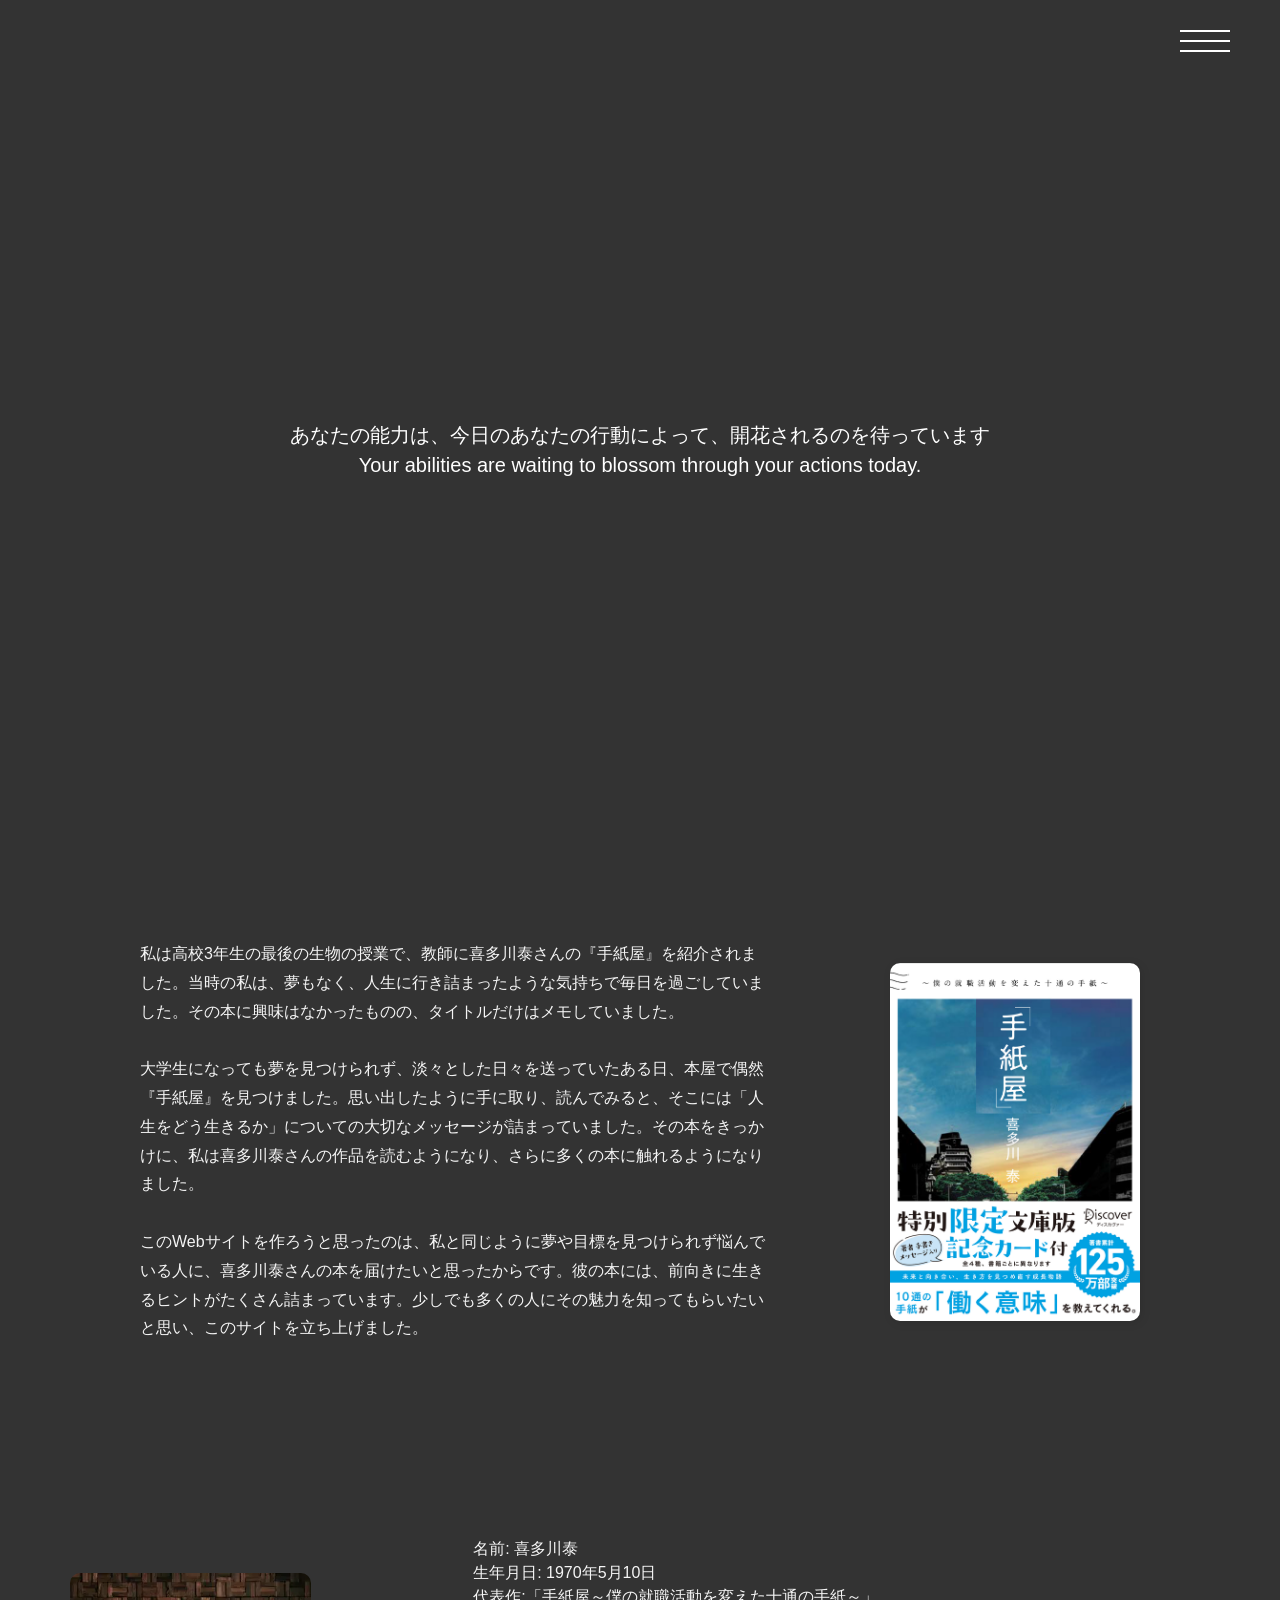
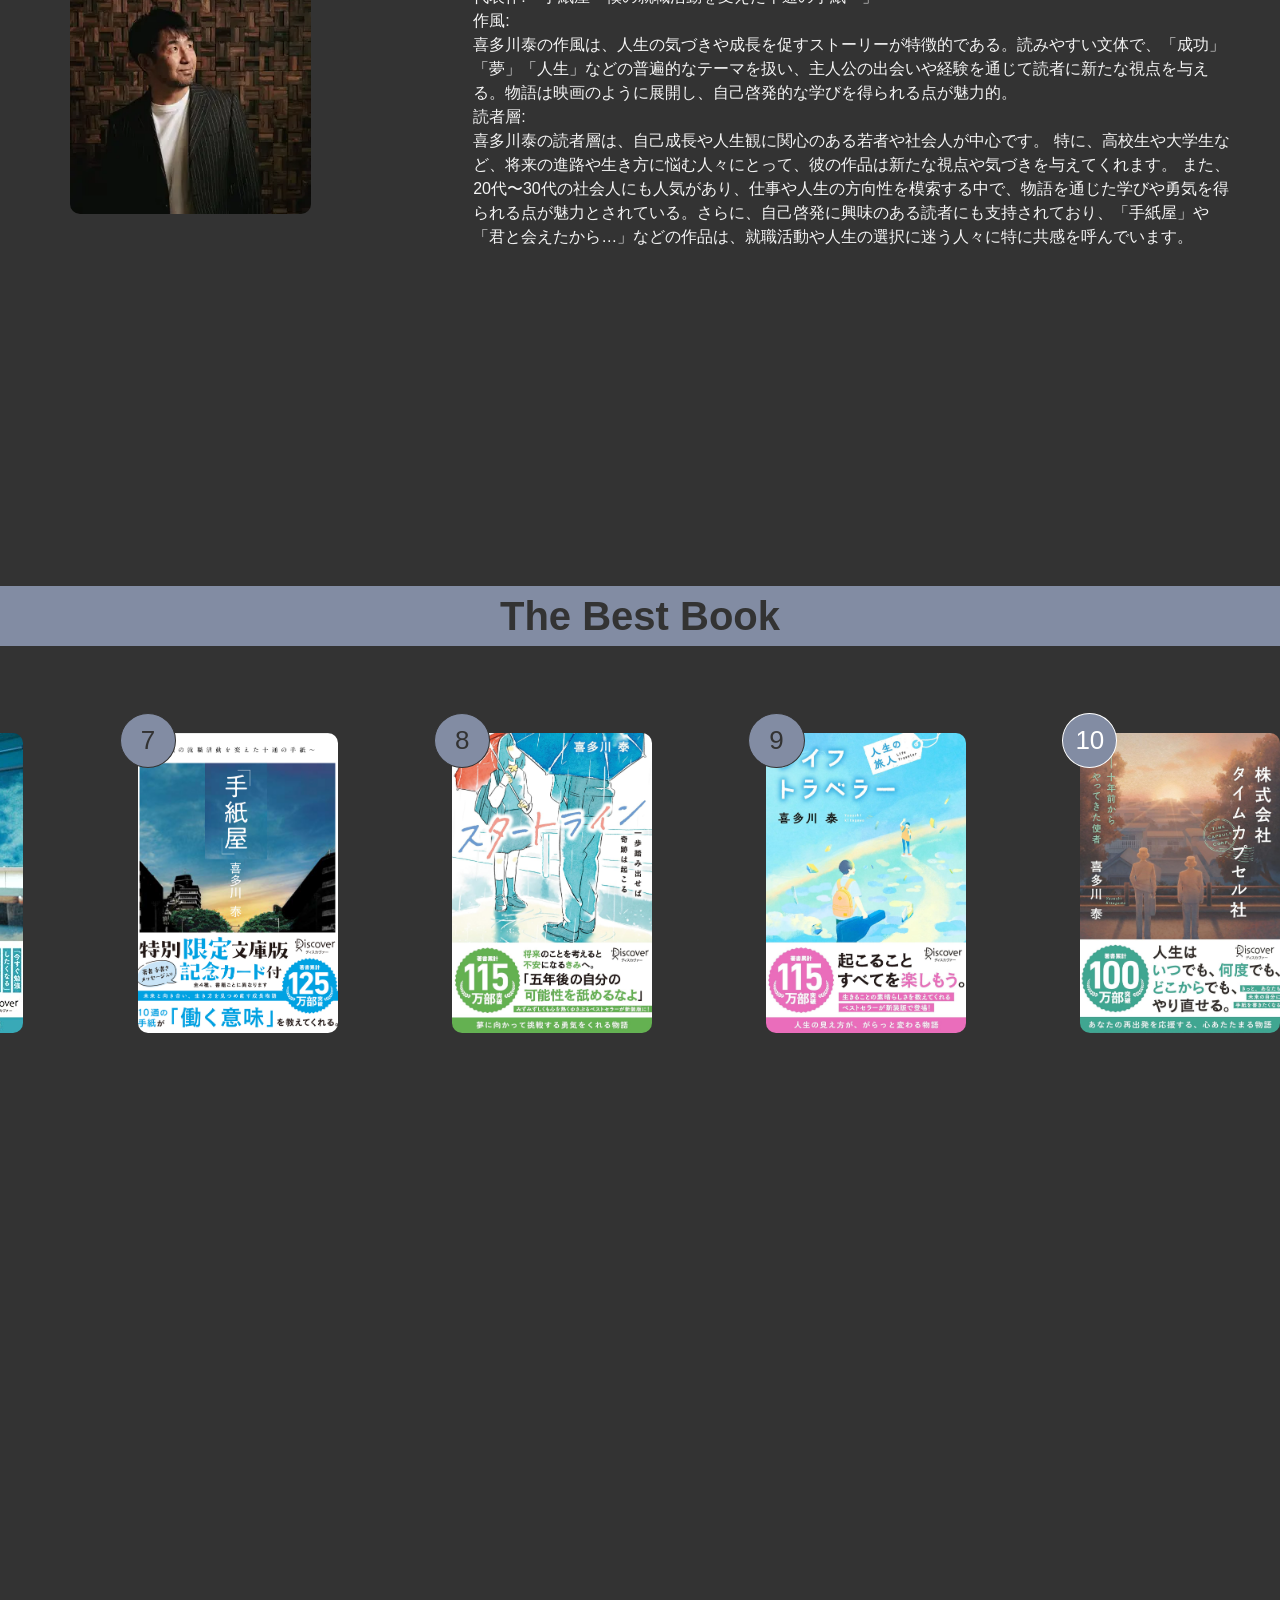
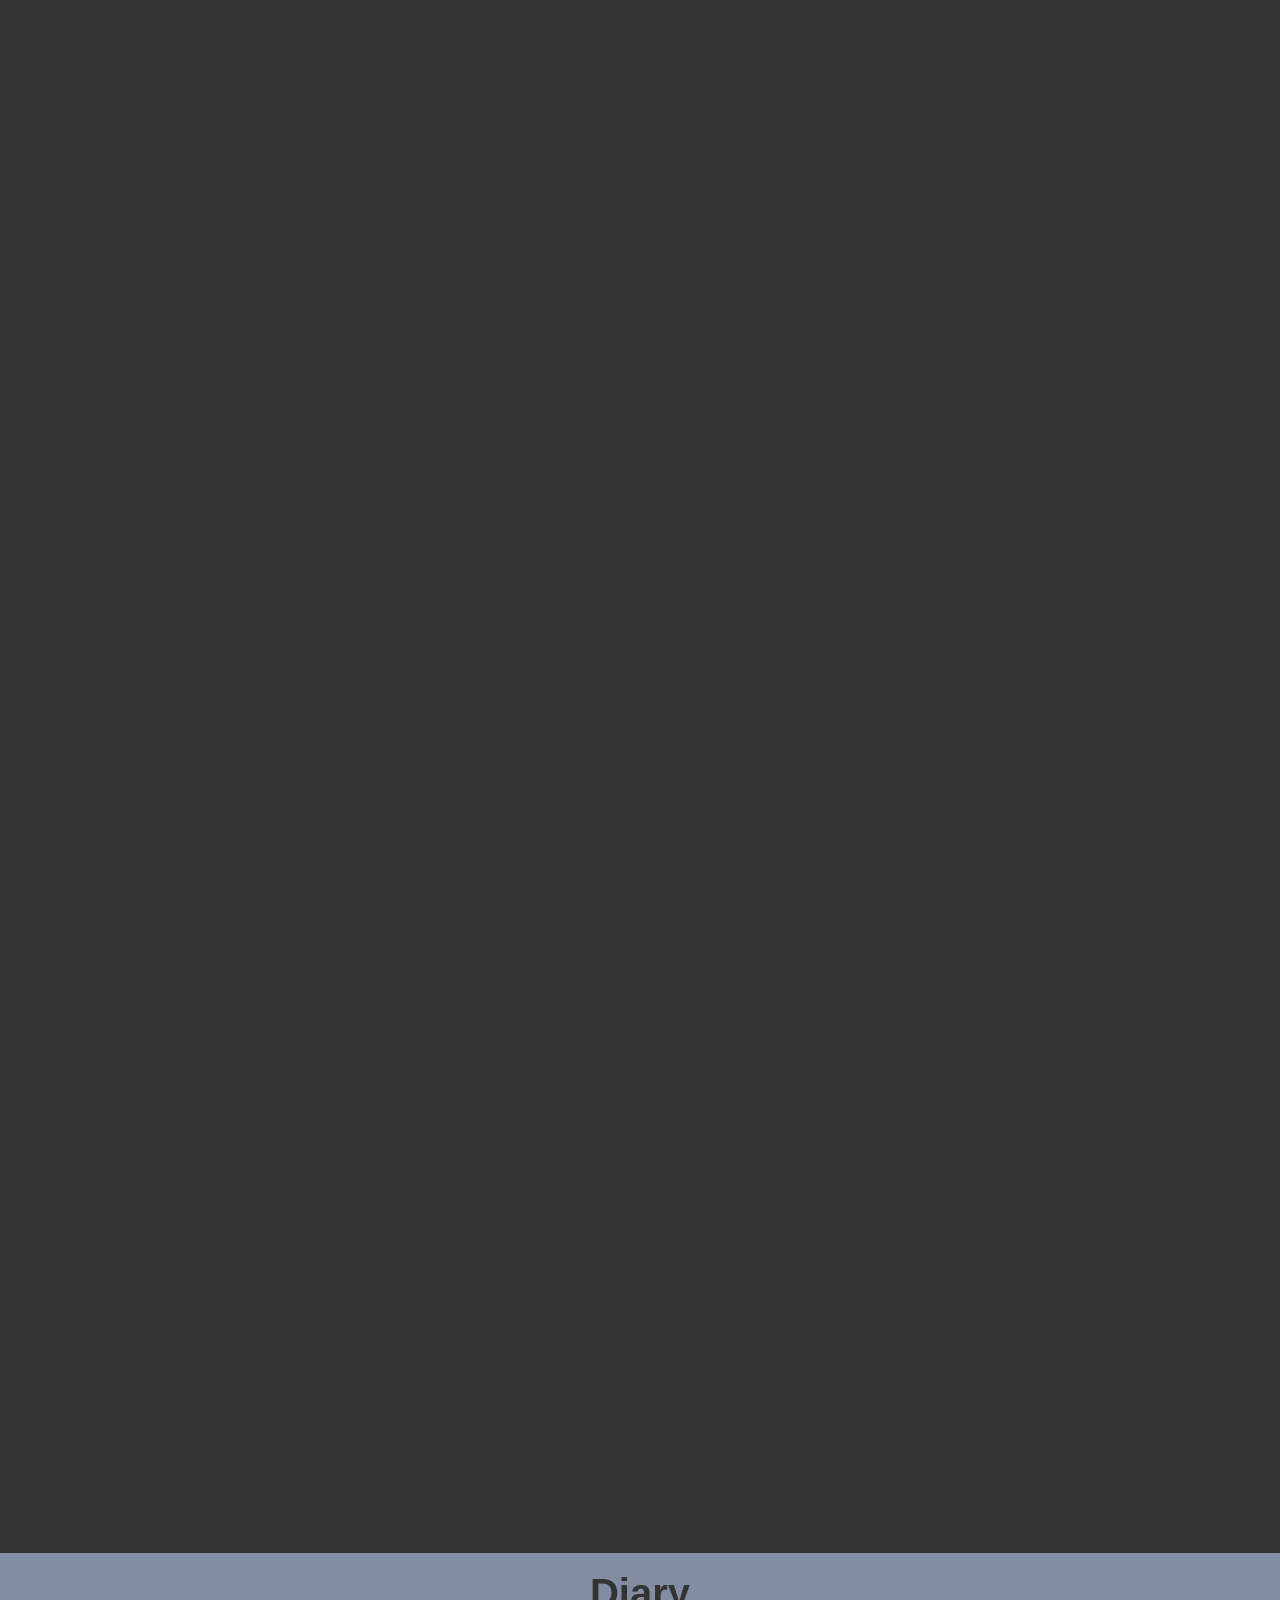
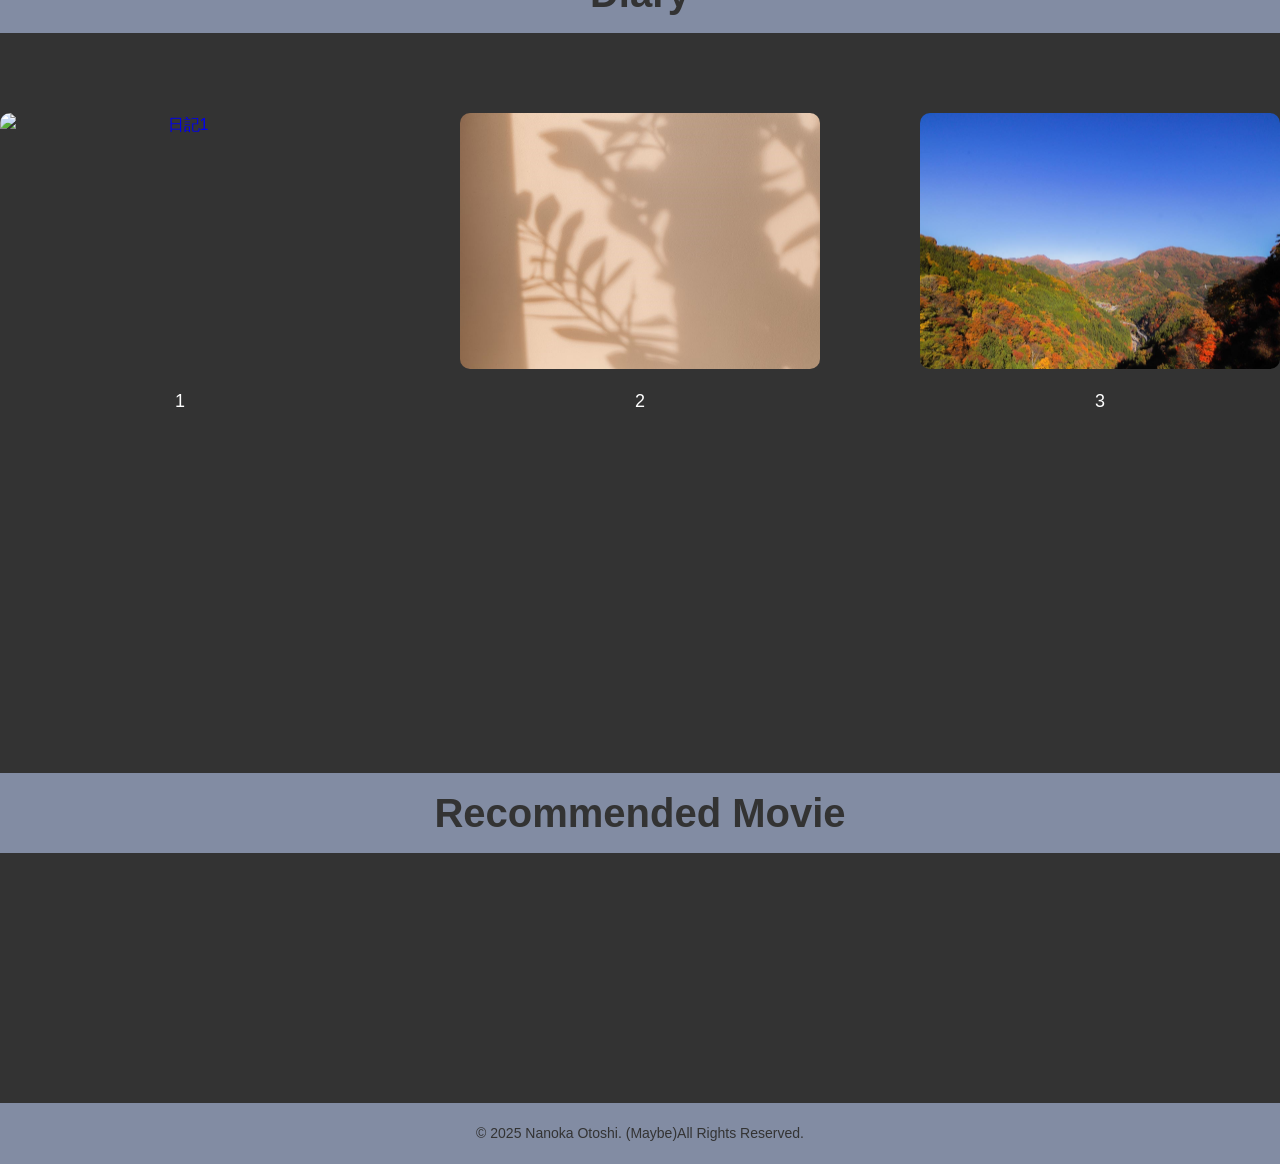
==== commit dfe07fde: "summary" ====
--- a/index.html
+++ b/index.html
@@ -83,6 +83,7 @@
                                     <div class="slide">
                                         <span class="ranking-single">1</span>
                                         <img src="./assets/img/unnten_sya.jpg" alt="運転者">
+                                        <a href="./index2.html"></a>
                                     </div>
                                     <div class="slide">
                                         <span class="ranking-single">2</span>
@@ -136,27 +137,137 @@
         <div class="slider-wrapper2"></div>
         <div class="slider-container2">
             <div class="slider-diary">
-                <div class="slide2"><a href="diary1.html"><img class=dairy-a src="./assets/img/hana_photo.jpeg" alt="日記1"><p class="slide-text">1</p></a></div>
-                <div class="slide2"><a href="diary2.html"><img class=dairy-a src="./assets/img/shadow_photo.jpg" alt="日記2"><p class="slide-text">2</p></a></div>
-                <div class="slide2"><a href="diary3.html"><img class=dairy-a src="./assets/img/2022-11-16_18-47-37_610.jpeg" alt="日記3"><p class="slide-text">3</p></a></div>
-                <div class="slide2"><a href="diary4.html"><img class=dairy-a src="./assets/img/2022-10-08_11-51-46_950 (2022-10-14T16_41_07.632).jpeg" alt="日記4"><p class="slide-text">4</p></a></div>
-                <div class="slide2"><a href="diary5.html"><img class=dairy-a src="./assets/img/latte_art.jpg" alt="日記5"><p class="slide-text">5</p></a></div>
-                <div class="slide2"><a href="diary6.html"><img class=dairy-a src="./assets/img/morning_sky.jpg" alt="日記6"><p class="slide-text">6</p></a></div>
-                <div class="slide2"><a href="diary7.html"><img class=dairy-a src="./assets/img/pepar_airplain.jpg" alt="日記7"><p class="slide-text">7</p></a></div>
-                <div class="slide2"><a href="diary8.html"><img class=dairy-a src="./assets/img/holding_flower.jpg" alt="日記8"><p class="slide-text">8</p></a></div>
-                <div class="slide2"><a href="diary9.html"><img class=dairy-a src="./assets/img/street_photo.jpg" alt="日記9"><p class="slide-text">9</p></a></div>
-                <div class="slide2"><a href="diary10.html"><img class=dairy-a src="./assets/img/final_photo.jpg" alt="日記10"><p class="slide-text">10</p></a></div>
+                <div class="slide2">
+                    <a href="./index2.html"><img class=dairy-a src="./assets/img/hana_photo.jpeg" alt="日記1">
+                       <p class="slide-text">1</p>
+                       <div class="overlay">本との出会い</div>
+                    </a>
+                </div>
+                <div class="slide2">
+                    <a href="./index3.html"><img class=dairy-a src="./assets/img/shadow_photo.jpg" alt="日記2">
+                        <p class="slide-text">2</p>
+                        <div class="overlay">心に残る言葉</div>
+                    </a>
+                </div>
+                <div class="slide2">
+                    <a href="./index4.html"><img class=dairy-a src="./assets/img/2022-11-16_18-47-37_610.jpeg" alt="日記3">
+                        <p class="slide-text">3</p>
+                        <div class="overlay">価値観の変化</div>
+                    </a>
+                </div>
+                <div class="slide2">
+                    <a href="./index5.html"><img class=dairy-a src="./assets/img/2022-10-08_11-51-46_950 (2022-10-14T16_41_07.632).jpeg" alt="日記4">
+                        <p class="slide-text">4</p>
+                        <div class="overlay">大切なこと</div>
+                    </a>
+                </div>
+                <div class="slide2">
+                    <a href="./index6.html"><img class=dairy-a src="./assets/img/latte_art.jpg" alt="日記5">
+                        <p class="slide-text">5</p>
+                        <div class="overlay">読書の習慣</div>
+                    </a>
+                </div>
+                <div class="slide2">
+                    <a href="./index7.html"><img class=dairy-a src="./assets/img/morning_sky.jpg" alt="日記6">
+                        <p class="slide-text">6</p>
+                        <div class="overlay">時には理想も</div>
+                    </a>
+                </div>
+                <div class="slide2">
+                    <a href="./index8.html"><img class=dairy-a src="./assets/img/pepar_airplain.jpg" alt="日記7">
+                        <p class="slide-text">7</p>
+                        <div class="overlay">素晴らしい日々</div>
+                    </a>
+                </div>
+                <div class="slide2">
+                    <a href="./index9.html"><img class=dairy-a src="./assets/img/holding_flower.jpg" alt="日記8">
+                        <p class="slide-text">8</p>
+                        <div class="overlay">勇気ある行動</div>
+                    </a>
+                </div>
+                <div class="slide2">
+                    <a href="./index10.html"><img class=dairy-a src="./assets/img/street_photo.jpg" alt="日記9">
+                        <p class="slide-text">9</p>
+                        <div class="overlay">繋がり</div>
+                    </a>
+                </div>
+                <div class="slide2">
+                    <a href="./index11.html"><img class=dairy-a src="./assets/img/final_photo.jpg" alt="日記10">
+                        <p class="slide-text">10</p>
+                        <div class="overlay">未来へ</div>
+                    </a>
+                </div>
                  <!-- 2回目 -->
-                <div class="slide2"><a href="diary1.html"><img class=dairy-a src="./assets/img/hana_photo.jpeg" alt="日記1"><p class="slide-text">1</p></a></div>
-                <div class="slide2"><a href="diary2.html"><img class=dairy-a src="./assets/img/shadow_photo.jpg" alt="日記2"><p class="slide-text">2</p></a></div>
-                <div class="slide2"><a href="diary3.html"><img class=dairy-a src="./assets/img/2022-11-16_18-47-37_610.jpeg" alt="日記3"><p class="slide-text">3</p></a></div>
-                <div class="slide2"><a href="diary4.html"><img class=dairy-a src="./assets/img/2022-10-08_11-51-46_950 (2022-10-14T16_41_07.632).jpeg" alt="日記4"><p class="slide-text">4</p></a></div>
-                <div class="slide2"><a href="diary5.html"><img class=dairy-a src="./assets/img/latte_art.jpg" alt="日記5"><p class="slide-text">5</p></a></div>
-                <div class="slide2"><a href="diary6.html"><img class=dairy-a src="./assets/img/morning_sky.jpg" alt="日記6"><p class="slide-text">6</p></a></div>
-                <div class="slide2"><a href="diary7.html"><img class=dairy-a src="./assets/img/pepar_airplain.jpg" alt="日記7"><p class="slide-text">7</p></a></div>
-                <div class="slide2"><a href="diary8.html"><img class=dairy-a src="./assets/img/holding_flower.jpg" alt="日記8"><p class="slide-text">8</p></a></div>
-                <div class="slide2"><a href="diary9.html"><img class=dairy-a src="./assets/img/street_photo.jpg" alt="日記9"><p class="slide-text">9</p></a></div>
-                <div class="slide2"><a href="diary10.html"><img class=dairy-a src="./assets/img/final_photo.jpg" alt="日記10"><p class="slide-text">10</p></a></div>
+                <!-- <div class="slide2"><a href="./index2.html"><img class=dairy-a src="./assets/img/hana_photo.jpeg" alt="日記1"><p class="slide-text">1</p></a></div>
+                <div class="slide2"><a href="./index3.html"><img class=dairy-a src="./assets/img/shadow_photo.jpg" alt="日記2"><p class="slide-text">2</p></a></div>
+                <div class="slide2"><a href="./index4.html"><img class=dairy-a src="./assets/img/2022-11-16_18-47-37_610.jpeg" alt="日記3"><p class="slide-text">3</p></a></div>
+                <div class="slide2"><a href="./index5.html"><img class=dairy-a src="./assets/img/2022-10-08_11-51-46_950 (2022-10-14T16_41_07.632).jpeg" alt="日記4"><p class="slide-text">4</p></a></div>
+                <div class="slide2"><a href="./index6.html"><img class=dairy-a src="./assets/img/latte_art.jpg" alt="日記5"><p class="slide-text">5</p></a></div>
+                <div class="slide2"><a href="./index7.html"><img class=dairy-a src="./assets/img/morning_sky.jpg" alt="日記6"><p class="slide-text">6</p></a></div>
+                <div class="slide2"><a href="./index8.html"><img class=dairy-a src="./assets/img/pepar_airplain.jpg" alt="日記7"><p class="slide-text">7</p></a></div>
+                <div class="slide2"><a href="./index9.html"><img class=dairy-a src="./assets/img/holding_flower.jpg" alt="日記8"><p class="slide-text">8</p></a></div>
+                <div class="slide2"><a href="./index10.html"><img class=dairy-a src="./assets/img/street_photo.jpg" alt="日記9"><p class="slide-text">9</p></a></div>
+                <div class="slide2"><a href="./index11.html"><img class=dairy-a src="./assets/img/final_photo.jpg" alt="日記10"><p class="slide-text">10</p></a></div> -->
+                <div class="slide2">
+                    <a href="./index2.html"><img class=dairy-a src="./assets/img/hana_photo.jpeg" alt="日記1">
+                       <p class="slide-text">1</p>
+                       <div class="overlay">本との出会い</div>
+                    </a>
+                </div>
+                <div class="slide2">
+                    <a href="./index3.html"><img class=dairy-a src="./assets/img/shadow_photo.jpg" alt="日記2">
+                        <p class="slide-text">2</p>
+                        <div class="overlay">心に残る言葉</div>
+                    </a>
+                </div>
+                <div class="slide2">
+                    <a href="./index4.html"><img class=dairy-a src="./assets/img/2022-11-16_18-47-37_610.jpeg" alt="日記3">
+                        <p class="slide-text">3</p>
+                        <div class="overlay">価値観の変化</div>
+                    </a>
+                </div>
+                <div class="slide2">
+                    <a href="./index5.html"><img class=dairy-a src="./assets/img/2022-10-08_11-51-46_950 (2022-10-14T16_41_07.632).jpeg" alt="日記4">
+                        <p class="slide-text">4</p>
+                        <div class="overlay">大切なこと</div>
+                    </a>
+                </div>
+                <div class="slide2">
+                    <a href="./index6.html"><img class=dairy-a src="./assets/img/latte_art.jpg" alt="日記5">
+                        <p class="slide-text">5</p>
+                        <div class="overlay">読書の習慣</div>
+                    </a>
+                </div>
+                <div class="slide2">
+                    <a href="./index7.html"><img class=dairy-a src="./assets/img/morning_sky.jpg" alt="日記6">
+                        <p class="slide-text">6</p>
+                        <div class="overlay">時には理想も</div>
+                    </a>
+                </div>
+                <div class="slide2">
+                    <a href="./index8.html"><img class=dairy-a src="./assets/img/pepar_airplain.jpg" alt="日記7">
+                        <p class="slide-text">7</p>
+                        <div class="overlay">素晴らしい日々</div>
+                    </a>
+                </div>
+                <div class="slide2">
+                    <a href="./index9.html"><img class=dairy-a src="./assets/img/holding_flower.jpg" alt="日記8">
+                        <p class="slide-text">8</p>
+                        <div class="overlay">勇気ある行動</div>
+                    </a>
+                </div>
+                <div class="slide2">
+                    <a href="./index10.html"><img class=dairy-a src="./assets/img/street_photo.jpg" alt="日記9">
+                        <p class="slide-text">9</p>
+                        <div class="overlay">繋がり</div>
+                    </a>
+                </div>
+                <div class="slide2">
+                    <a href="./index11.html"><img class=dairy-a src="./assets/img/final_photo.jpg" alt="日記10">
+                        <p class="slide-text">10</p>
+                        <div class="overlay">未来へ</div>
+                    </a>
+                </div>
             </div>
         </div>
         <!-- <div class="view-all-container">
--- a/assets/css/style.css
+++ b/assets/css/style.css
@@ -57,7 +57,7 @@
   content: "";
   width: 100%;
   height: 2px;
-  background-color: #333;
+  background-color: white;
   transition: all 0.5s;
 }
 
@@ -102,7 +102,7 @@
 .nav__item a {
   display: block;
   font-size: 20px;
-  color: #BF797B;
+  color: white;
   text-decoration: none;
   padding: 20px 0 20px 50px;
   text-transform: uppercase;
@@ -155,7 +155,7 @@
   top: 50%;
   left: 50%;
   transform: translate(-50%, -50%);
-  color: #333;
+  color: white;
   text-align: center;
   z-index: 1;
   padding: 20px;
@@ -190,7 +190,7 @@
   align-items: center;
   justify-content: center;
   padding: 40px;
-  background-color: white;
+  background-color: #333;
 }
 .section2__text {
   margin-right: 100px;
@@ -214,7 +214,7 @@
   width: 70%;
   font-size: 16px;
   line-height: 1.8;
-  color: #333;
+  color: whitesmoke;
 }
 
 #section3 {
@@ -225,10 +225,11 @@
   justify-content: center;
   width: 100vw;
   height: auto;
-  background-color: white;
+  background-color: #333;
   padding: 40px;
   padding-left: 70px;
   gap: 10px;
+  color: whitesmoke;
 }
 
 .author-image {
@@ -253,7 +254,10 @@
   width: 30%;
   max-width: 600px;
   margin-left: 30px;
-}
+  
+}
+
+
 
 
 
@@ -262,7 +266,7 @@
   height: 200vh; /* スクロールできるように */
   margin: 0;
   overflow-x: clip;
-  background-color: #828CA3;
+  background-color: #333;
   background-attachment: fixed;
 }
  .section4{
@@ -273,7 +277,7 @@
   height: 80px;
   margin: 50px auto;
   border-radius: 20px;
-  background-color: #828CA3;
+  background-color: #333;
   padding-bottom: 50px;
   scrollbar-width: none; /* スクロールバーを非表示（Firefox用） */
 } 
@@ -282,7 +286,7 @@
   flex-direction: column;
   justify-content: center;
   height: 100vh;
-  background-color: whitesmoke;
+  background-color: #333;
 }
 .horizontal_scroll{
   --sticky-container-height:100vh;
@@ -312,13 +316,12 @@
   display: flex;
   justify-content: center;
   align-items: center;
-  /* background-color: black; */
 }
 .horizontal_scroll .scroller>*:not(:first-child){
   margin-left:1%
 }
 .section-title{
-  color: #BF797B;
+  color: #333;
   background-color: #828CA3;
   text-align: center;
   font-size: 40px;
@@ -332,7 +335,7 @@
   gap: 10px;
   transition: transform 0.5s easy-in-out;
   will-change: transform;
-  background-color: #828CA3;
+  background-color: #333;
   padding: 50px;
 }
 .slide {
@@ -346,9 +349,9 @@
 .slide .ranking-single{
   position: absolute;
   font-size: 26px;
-  color: white;
-  background-color: #828CA3;
-  border: 1px solid white;
+  color: #333;
+  background-color: #828CA3;
+  border: 1px solid #333;
   padding: 7px 20px;
   border-radius: 50%;
   top: -20px;
@@ -410,7 +413,7 @@
   overflow: hidden;
 }
 .slider-title{
-  color: #BF797B;
+  color: #333;
   background-color: #828CA3;
   text-align: center;
   font-size: 40px;
@@ -429,7 +432,7 @@
   animation: slideLoop 160s linear infinite;
   padding-top: 80px;
   padding-bottom: 100px;
-  background-color: #828CA3;
+  background-color:#333;
   height: 80vh;
 }
 .slide2 {
@@ -449,26 +452,38 @@
   transition: filter 0.3s ease;
   /* padding-bottom: ; */
 }
+.text-below {
+  text-align: center;
+  font-size: 18px;
+  color: white;
+  margin-top: 10px;
+}
 .slide2:hover img {
   filter: brightness(25%);
 }
+.slide2:hover{
+  .slider-diary{
+    animation-play-state: paused;
+  }
+}
 /* オーバーレイ（最初は非表示） */
 .overlay {
   position: absolute;
-  top: 20%;
+  top: 0;
   left: 0;
   width: 100%;
-  height: 100%;
-  background: rgba(70, 93, 170, 0.5); /* 半透明の黒 */
+  height: 80%;
+  background: rgba(0, 0, 0, 0.5); /* 半透明の黒 */
   display: flex;
   justify-content: center;
   align-items: center;
   text-align: center;
   color: white;
-  font-size: 16px;
+  font-size: 18px;
   font-weight: bold;
   opacity: 0; /* 初期状態は非表示 */
   transition: opacity 0.3s ease;
+  border-radius: 10px;
 }
 
 /* ホバー時にオーバーレイを表示 */
@@ -484,7 +499,7 @@
   display: flex;
   align-items: center;
   justify-content: center;
-  color: #333;
+  color: white;
   bottom: 0; /* 画像の下部に配置 */
   left: 0;  
   
@@ -509,13 +524,17 @@
   padding: 20px 0;
 }
 .section6-title{
-  color: #BF797B;
+  color: #333;
   background-color: #828CA3;
   text-align: center;
   font-size: 40px;
   padding: 10px 0;
   width: 100%;
 }
+.slider-diary{
+  color: #fff;
+}
+
 .video-container {
   display: flex;
   justify-content: center; /* 動画を中央揃え */
